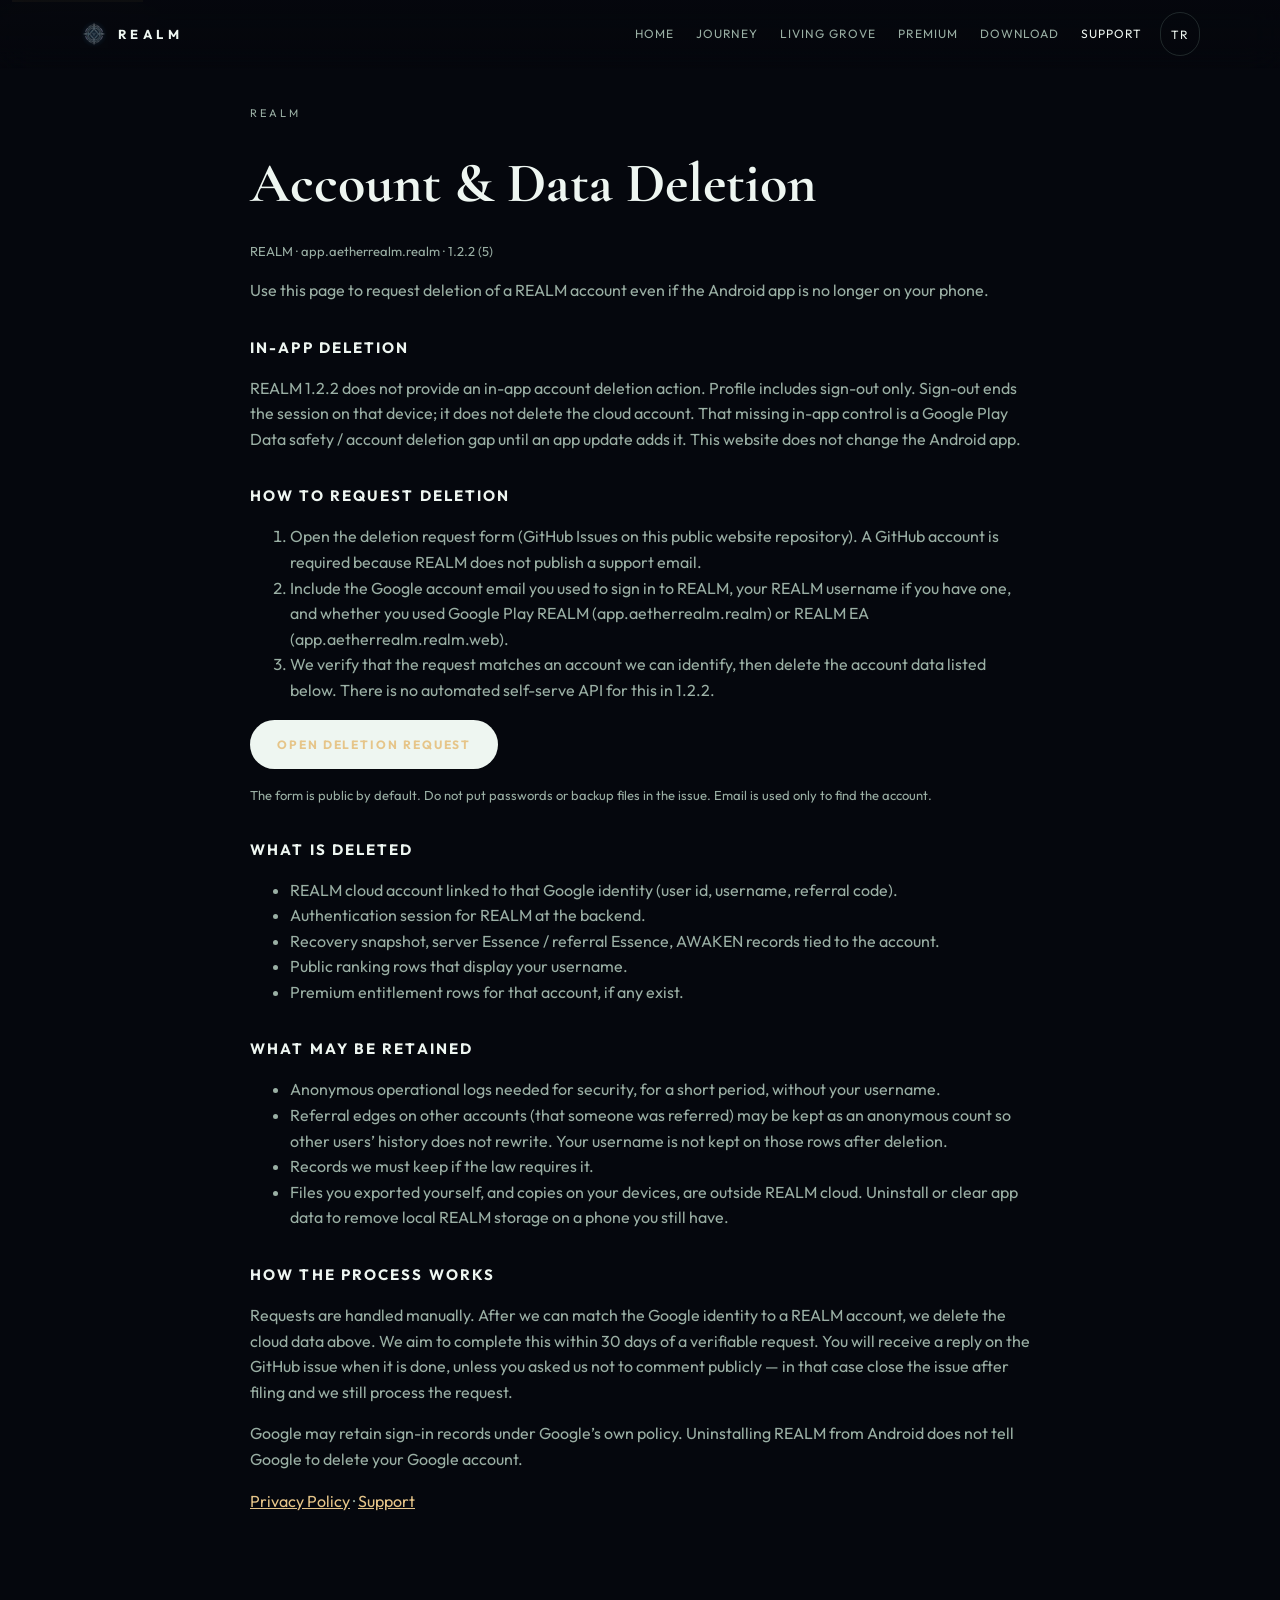
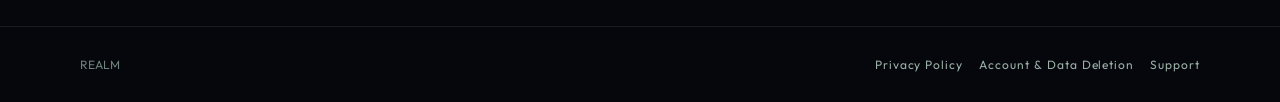
==== delete-account/index.html @ 62ae7f3e "Publish official REALM website on aetherrealmapp.github.io" ====
<!doctype html>
<html lang="en">
<head>
  <meta charset="utf-8">
  <meta name="viewport" content="width=device-width, initial-scale=1, viewport-fit=cover">
  <title>REALM Account &amp; Data Deletion</title>
  <meta name="description" content="How to delete a REALM account and what data is removed. Public page for Google Play.">
  <meta name="theme-color" content="#05070d">
  <link rel="canonical" href="https://aetherrealmapp.github.io/delete-account/">
  <meta property="og:title" content="REALM Account &amp; Data Deletion">
  <meta property="og:description" content="How to delete a REALM account and what data is removed. Public page for Google Play.">
  <meta property="og:type" content="website">
  <meta property="og:url" content="https://aetherrealmapp.github.io/delete-account/">
  <meta property="og:image" content="https://aetherrealmapp.github.io/assets/brand/og.png">
  <link rel="icon" href="../assets/brand/icon-512.png">
  <link rel="apple-touch-icon" href="../assets/brand/icon-512.png">
  <link rel="preconnect" href="https://fonts.googleapis.com">
  <link rel="preconnect" href="https://fonts.gstatic.com" crossorigin>
  <link href="https://fonts.googleapis.com/css2?family=Cormorant+Garamond:ital,wght@0,600;1,500&family=Outfit:wght@400;500;600;700&display=swap" rel="stylesheet">
  <link rel="stylesheet" href="../assets/site.css">
  
</head>
<body>

  <a class="skip" href="#content">Skip to content</a>
  <header class="site-header">
    <div class="wrap nav">
      <a class="brand" href="../">
        <img src="../assets/brand/icon-512.png" alt="" width="28" height="28">
        REALM
      </a>
      <nav class="nav-links" aria-label="Primary">
        <a href="../" data-en="Home" data-tr="Ana Sayfa">Home</a><a href="../journey/" data-en="Journey" data-tr="Yolculuk">Journey</a><a href="../living-grove/" data-en="Living Grove" data-tr="Living Grove">Living Grove</a><a href="../premium/" data-en="Premium" data-tr="Premium">Premium</a><a href="../download/" data-en="Download" data-tr="İndir">Download</a><a href="../support/" aria-current="page" data-en="Support" data-tr="Destek">Support</a>
        <button class="lang" type="button" aria-label="Switch language">TR</button>
      </nav>
      <button class="menu-btn" type="button" aria-expanded="false" data-en-aria="Open menu" data-tr-aria="Menüyü aç">Menu</button>
    </div>
    <nav class="drawer" aria-label="Mobile">
      <a href="../" data-en="Home" data-tr="Ana Sayfa">Home</a><a href="../journey/" data-en="Journey" data-tr="Yolculuk">Journey</a><a href="../living-grove/" data-en="Living Grove" data-tr="Living Grove">Living Grove</a><a href="../premium/" data-en="Premium" data-tr="Premium">Premium</a><a href="../download/" data-en="Download" data-tr="İndir">Download</a><a href="../support/" aria-current="page" data-en="Support" data-tr="Destek">Support</a>
    </nav>
  </header>

  <main id="content" class="legal">
    <p class="eyebrow">REALM</p>
    <h1 data-en="Account & Data Deletion" data-tr="Hesap ve Veri Silme">Account & Data Deletion</h1>
    <p class="meta-line">REALM · app.aetherrealm.realm · 1.2.2 (5)</p>
    <p data-en="Use this page to request deletion of a REALM account even if the Android app is no longer on your phone." data-tr="Android uygulaması telefonda olmasa bile REALM hesabının silinmesini bu sayfadan talep et.">Use this page to request deletion of a REALM account even if the Android app is no longer on your phone.</p>

    <h2 data-en="In-app deletion" data-tr="Uygulama içi silme">In-app deletion</h2>
    <p data-en="REALM 1.2.2 does not provide an in-app account deletion action. Profile includes sign-out only. Sign-out ends the session on that device; it does not delete the cloud account. That missing in-app control is a Google Play Data safety / account deletion gap until an app update adds it. This website does not change the Android app." data-tr="REALM 1.2.2 uygulama içi hesap silme eylemi sunmaz. Profil yalnızca çıkış içerir. Çıkış o cihazdaki oturumu bitirir; bulut hesabı silinmez. Bu eksik kontrol, bir uygulama güncellemesi ekleyene kadar Google Play Veri güvenliği / hesap silme boşluğudur. Bu site Android uygulamasını değiştirmez.">REALM 1.2.2 does not provide an in-app account deletion action. Profile includes sign-out only. Sign-out ends the session on that device; it does not delete the cloud account. That missing in-app control is a Google Play Data safety / account deletion gap until an app update adds it. This website does not change the Android app.</p>

    <h2 data-en="How to request deletion" data-tr="Silme talebi nasıl yapılır">How to request deletion</h2>
    <ol>
      <li data-en="Open the deletion request form (GitHub Issues on this public website repository). A GitHub account is required because REALM does not publish a support email." data-tr="Silme talep formunu aç (bu kamuya açık site deposundaki GitHub Issues). REALM destek e-postası yayımlamadığı için GitHub hesabı gerekir.">Open the deletion request form (GitHub Issues on this public website repository). A GitHub account is required because REALM does not publish a support email.</li>
      <li data-en="Include the Google account email you used to sign in to REALM, your REALM username if you have one, and whether you used Google Play REALM (app.aetherrealm.realm) or REALM EA (app.aetherrealm.realm.web)." data-tr="REALM’e girerken kullandığın Google hesap e-postasını, varsa REALM kullanıcı adını ve Google Play REALM (app.aetherrealm.realm) mi REALM EA (app.aetherrealm.realm.web) mi kullandığını yaz.">Include the Google account email you used to sign in to REALM, your REALM username if you have one, and whether you used Google Play REALM (app.aetherrealm.realm) or REALM EA (app.aetherrealm.realm.web).</li>
      <li data-en="We verify that the request matches an account we can identify, then delete the account data listed below. There is no automated self-serve API for this in 1.2.2." data-tr="Talebin tanımlayabildiğimiz bir hesapla eşleştiğini doğrular, ardından aşağıdaki hesap verisini sileriz. 1.2.2’de bunun için otomatik self-servis API yoktur.">We verify that the request matches an account we can identify, then delete the account data listed below. There is no automated self-serve API for this in 1.2.2.</li>
    </ol>
    <p><a class="cta cta-primary" href="https://github.com/AetherRealmApp/realm/issues/new?template=account-deletion.yml" data-en="Open deletion request" data-tr="Silme talebini aç">Open deletion request</a></p>
    <p class="caption-note" data-en="The form is public by default. Do not put passwords or backup files in the issue. Email is used only to find the account." data-tr="Form varsayılan olarak herkese açıktır. Issue’ya şifre veya yedek dosyası koyma. E-posta yalnızca hesabı bulmak içindir.">The form is public by default. Do not put passwords or backup files in the issue. Email is used only to find the account.</p>

    <h2 data-en="What is deleted" data-tr="Neler silinir">What is deleted</h2>
    <ul>
      <li data-en="REALM cloud account linked to that Google identity (user id, username, referral code)." data-tr="O Google kimliğine bağlı REALM bulut hesabı (kullanıcı id, kullanıcı adı, referral kodu).">REALM cloud account linked to that Google identity (user id, username, referral code).</li>
      <li data-en="Authentication session for REALM at the backend." data-tr="Backend’deki REALM kimlik doğrulama oturumu.">Authentication session for REALM at the backend.</li>
      <li data-en="Recovery snapshot, server Essence / referral Essence, AWAKEN records tied to the account." data-tr="Kurtarma snapshot’ı, sunucu Essence / referral Essence, hesaba bağlı AWAKEN kayıtları.">Recovery snapshot, server Essence / referral Essence, AWAKEN records tied to the account.</li>
      <li data-en="Public ranking rows that display your username." data-tr="Kullanıcı adını gösteren herkese açık sıralama satırları.">Public ranking rows that display your username.</li>
      <li data-en="Premium entitlement rows for that account, if any exist." data-tr="Varsa o hesaba ait premium yetki satırları.">Premium entitlement rows for that account, if any exist.</li>
    </ul>

    <h2 data-en="What may be retained" data-tr="Neler tutulabilir">What may be retained</h2>
    <ul>
      <li data-en="Anonymous operational logs needed for security, for a short period, without your username." data-tr="Güvenlik için kısa süre gereken, kullanıcı adsız operasyonel günlükler.">Anonymous operational logs needed for security, for a short period, without your username.</li>
      <li data-en="Referral edges on other accounts (that someone was referred) may be kept as an anonymous count so other users’ history does not rewrite. Your username is not kept on those rows after deletion." data-tr="Başka hesaplardaki referral bağları (birinin davet edilmiş olması) anonim sayım olarak kalabilir; diğer kullanıcıların geçmişi yeniden yazılmaz. Silme sonrası o satırlarda kullanıcı adın tutulmaz.">Referral edges on other accounts (that someone was referred) may be kept as an anonymous count so other users’ history does not rewrite. Your username is not kept on those rows after deletion.</li>
      <li data-en="Records we must keep if the law requires it." data-tr="Yasanın tutmamızı istediği kayıtlar.">Records we must keep if the law requires it.</li>
      <li data-en="Files you exported yourself, and copies on your devices, are outside REALM cloud. Uninstall or clear app data to remove local REALM storage on a phone you still have." data-tr="Kendin dışa aktardığın dosyalar ve cihazlarındaki kopyalar REALM bulutunun dışındadır. Hâlâ sende olan bir telefondaki yerel REALM depolamasını kaldırmak için uygulamayı sil veya uygulama verisini temizle.">Files you exported yourself, and copies on your devices, are outside REALM cloud. Uninstall or clear app data to remove local REALM storage on a phone you still have.</li>
    </ul>

    <h2 data-en="How the process works" data-tr="Süreç nasıl işler">How the process works</h2>
    <p data-en="Requests are handled manually. After we can match the Google identity to a REALM account, we delete the cloud data above. We aim to complete this within 30 days of a verifiable request. You will receive a reply on the GitHub issue when it is done, unless you asked us not to comment publicly — in that case close the issue after filing and we still process the request." data-tr="Talepler elle işlenir. Google kimliğini bir REALM hesabıyla eşleştirebildikten sonra yukarıdaki bulut verisini sileriz. Doğrulanabilir talepten itibaren 30 gün içinde tamamlamayı hedefleriz. Bitince GitHub issue’da yanıtlanır; herkese açık yorum istemezsen kayıt açtıktan sonra issue’yu kapat, talebi yine işleriz.">Requests are handled manually. After we can match the Google identity to a REALM account, we delete the cloud data above. We aim to complete this within 30 days of a verifiable request. You will receive a reply on the GitHub issue when it is done, unless you asked us not to comment publicly — in that case close the issue after filing and we still process the request.</p>
    <p data-en="Google may retain sign-in records under Google’s own policy. Uninstalling REALM from Android does not tell Google to delete your Google account." data-tr="Google, kendi politikası altında giriş kayıtlarını tutabilir. REALM’i Android’den kaldırmak Google hesabının silinmesini Google’a söylemez.">Google may retain sign-in records under Google’s own policy. Uninstalling REALM from Android does not tell Google to delete your Google account.</p>
    <p><a href="../privacy/" data-en="Privacy Policy" data-tr="Gizlilik Politikası">Privacy Policy</a> · <a href="../support/" data-en="Support" data-tr="Destek">Support</a></p>
  </main>

  <footer>
    <div class="wrap foot">
      <div>REALM</div>
      <nav>
        <a href="../privacy/" data-en="Privacy Policy" data-tr="Gizlilik Politikası">Privacy Policy</a>
        <a href="../delete-account/" data-en="Account & Data Deletion" data-tr="Hesap ve Veri Silme">Account & Data Deletion</a>
        <a href="../support/" data-en="Support" data-tr="Destek">Support</a>
      </nav>
    </div>
  </footer>
  <script src="../assets/site.js"></script>
</body>
</html>
---- assets/site.css ----
:root {
  --bg: #05070d;
  --bg-2: #08110e;
  --forest: #0c1a14;
  --panel: rgba(8, 14, 16, 0.78);
  --panel-solid: #101816;
  --text: #eef6f1;
  --muted: #9aafa4;
  --faint: #6d8178;
  --line: rgba(176, 214, 196, 0.16);
  --teal: #7ecb8a;
  --water: #3ec6c9;
  --gold: #d4b15a;
  --gold-soft: #e6c589;
  --danger: #c9896a;
  --shadow: 0 24px 80px rgba(0, 0, 0, 0.45);
  --radius: 22px;
  --font-display: "Cormorant Garamond", "Times New Roman", serif;
  --font-body: "Outfit", system-ui, sans-serif;
  --max: 1120px;
}

* { box-sizing: border-box; }
html { scroll-behavior: smooth; }
html, body { margin: 0; padding: 0; }
body {
  color: var(--text);
  background: var(--bg);
  font: 16px/1.6 var(--font-body);
  min-height: 100%;
  overflow-x: hidden;
}
img { max-width: 100%; display: block; }
a { color: inherit; }
button, [role="button"] { cursor: pointer; }
button { font-family: inherit; }

.skip {
  position: absolute;
  left: 12px;
  top: -40px;
  background: var(--gold);
  color: #14110a;
  padding: 8px 12px;
  z-index: 20;
}
.skip:focus { top: 12px; }

.wrap {
  width: min(var(--max), calc(100% - 36px));
  margin: 0 auto;
}

.site-header {
  position: sticky;
  top: 0;
  z-index: 30;
  backdrop-filter: blur(18px);
  background: linear-gradient(180deg, rgba(5, 7, 13, 0.92), rgba(5, 7, 13, 0.72) 70%, transparent);
  border-bottom: 1px solid transparent;
}
.nav {
  display: flex;
  align-items: center;
  justify-content: space-between;
  min-height: 68px;
  gap: 16px;
  padding-top: env(safe-area-inset-top);
}
.brand {
  display: inline-flex;
  align-items: center;
  gap: 10px;
  text-decoration: none;
  letter-spacing: 0.34em;
  font-weight: 700;
  font-size: 13px;
}
.brand img, .brand svg {
  width: 28px;
  height: 28px;
}
.nav-links {
  display: flex;
  align-items: center;
  gap: 2px;
  flex-wrap: wrap;
  justify-content: flex-end;
}
.nav-links a, .lang, .menu-btn {
  color: var(--muted);
  text-decoration: none;
  font-size: 12px;
  letter-spacing: 0.08em;
  text-transform: uppercase;
  padding: 10px 10px;
  min-height: 44px;
  display: inline-flex;
  align-items: center;
  background: none;
  border: 0;
  white-space: nowrap;
}
.nav-links a[aria-current="page"], .nav-links a:hover {
  color: var(--text);
}
.lang {
  border: 1px solid var(--line);
  border-radius: 999px;
  color: var(--text);
  margin-left: 6px;
}
.menu-btn { display: none; }

.hero {
  position: relative;
  min-height: 92vh;
  display: grid;
  align-items: end;
  overflow: hidden;
  isolation: isolate;
}
.hero-bg {
  position: absolute;
  inset: 0;
  z-index: -2;
  overflow: hidden;
  background: #05070d;
}
.hero-bg img {
  position: absolute;
  inset: 0;
  width: 100%;
  height: 100%;
  object-fit: cover;
  object-position: center 42%;
}
.hero-bg::before {
  content: "";
  position: absolute;
  inset: 0;
  background:
    linear-gradient(180deg, rgba(5,7,13,0.18) 0%, rgba(5,7,13,0.08) 32%, rgba(5,7,13,0.55) 68%, var(--bg) 100%),
    linear-gradient(90deg, rgba(5,7,13,0.35), transparent 38%, transparent 72%, rgba(5,7,13,0.25));
  pointer-events: none;
}
.hero-bg::after {
  content: "";
  position: absolute;
  inset: auto 0 0 0;
  height: 42%;
  background: linear-gradient(180deg, transparent, var(--bg));
}
.hero-copy {
  padding: 120px 0 72px;
  max-width: 760px;
}
.eyebrow {
  color: var(--gold-soft);
  font-size: 11px;
  letter-spacing: 0.28em;
  text-transform: uppercase;
  margin: 0 0 16px;
}
.hero h1 {
  font-family: var(--font-display);
  font-size: clamp(64px, 16vw, 148px);
  line-height: 0.82;
  letter-spacing: 0.08em;
  margin: 0 0 18px;
  font-weight: 600;
}
.intent {
  font-family: var(--font-display);
  font-size: clamp(20px, 3vw, 30px);
  font-style: normal;
  font-weight: 600;
  letter-spacing: 0.14em;
  text-transform: uppercase;
  color: var(--text);
  margin: 0 0 18px;
}
.lede {
  color: var(--muted);
  font-size: clamp(16px, 2vw, 19px);
  max-width: 560px;
  margin: 0 0 28px;
}
.cta-row {
  display: flex;
  flex-wrap: wrap;
  gap: 12px;
  align-items: center;
}
.cta {
  display: inline-flex;
  align-items: center;
  justify-content: center;
  min-height: 48px;
  min-width: 220px;
  padding: 14px 26px;
  border-radius: 999px;
  text-decoration: none;
  font-size: 12px;
  font-weight: 700;
  letter-spacing: 0.16em;
  text-transform: uppercase;
  border: 1px solid transparent;
}
.cta-primary {
  background: var(--text);
  color: #0b100e;
}
.cta-primary:hover { filter: brightness(1.06); }
.cta-ghost {
  border-color: var(--line);
  color: var(--text);
  background: rgba(8, 14, 16, 0.45);
}
.cta[aria-disabled="true"], .cta.blocked {
  opacity: 0.55;
  pointer-events: none;
}
.sub {
  display: block;
  margin-top: 14px;
  color: var(--faint);
  font-size: 12px;
  letter-spacing: 0.08em;
}

.section {
  padding: 88px 0;
  border-top: 1px solid rgba(176, 214, 196, 0.08);
}
.section h2 {
  font-family: var(--font-display);
  font-size: clamp(32px, 6vw, 56px);
  line-height: 1.05;
  margin: 0 0 14px;
  font-weight: 600;
}
.lead { color: var(--muted); max-width: 680px; margin: 0; }

.grid {
  display: grid;
  grid-template-columns: repeat(3, 1fr);
  gap: 14px;
  margin-top: 34px;
}
.grid-2 { grid-template-columns: repeat(2, 1fr); }
.grid-4 { grid-template-columns: repeat(4, 1fr); }

.card {
  background: linear-gradient(160deg, rgba(18, 28, 24, 0.92), rgba(8, 12, 12, 0.92));
  border: 1px solid var(--line);
  border-radius: var(--radius);
  padding: 22px;
  min-height: 168px;
  box-shadow: var(--shadow);
}
.card h3 {
  margin: 8px 0 8px;
  letter-spacing: 0.1em;
  font-size: 15px;
}
.card p { color: var(--muted); margin: 0; }
.tag {
  font-size: 10px;
  letter-spacing: 0.18em;
  color: var(--water);
  text-transform: uppercase;
}
.tag.free { color: var(--teal); }
.tag.soon { color: var(--gold); }
.motto {
  color: var(--gold-soft);
  font-size: 11px;
  letter-spacing: 0.14em;
  margin: 0 0 8px;
}

.journey {
  display: grid;
  gap: 0;
  margin-top: 36px;
}
.step {
  display: grid;
  grid-template-columns: 88px 1fr;
  gap: 18px;
  align-items: start;
  padding: 18px 0;
  border-top: 1px solid rgba(176, 214, 196, 0.1);
}
.step-index {
  font-family: var(--font-display);
  color: var(--gold);
  letter-spacing: 0.18em;
  font-size: 13px;
  padding-top: 6px;
}
.step h3 {
  margin: 0 0 6px;
  letter-spacing: 0.16em;
  font-size: 18px;
}
.step p { margin: 0; color: var(--muted); }

.still-grid {
  display: grid;
  grid-template-columns: repeat(5, 1fr);
  gap: 10px;
  margin-top: 28px;
}
.still {
  position: relative;
  overflow: hidden;
  border-radius: 16px;
  min-height: 180px;
  border: 1px solid var(--line);
  background: #0a1210;
}
.still img {
  width: 100%;
  height: 180px;
  object-fit: cover;
  object-position: center 40%;
}
.still figcaption {
  position: absolute;
  left: 10px;
  bottom: 10px;
  font-size: 11px;
  letter-spacing: 0.14em;
  color: var(--text);
  text-shadow: 0 1px 8px #000;
}
.caption-note {
  margin-top: 12px;
  color: var(--faint);
  font-size: 13px;
}

.premium-hero {
  display: grid;
  grid-template-columns: 1.1fr 0.9fr;
  gap: 28px;
  align-items: center;
}
.aether-orb {
  border-radius: 28px;
  overflow: hidden;
  border: 1px solid var(--line);
  min-height: 280px;
  background: #07090c center/cover no-repeat;
}
.aether-orb img {
  width: 100%;
  height: 100%;
  min-height: 280px;
  object-fit: cover;
}

.play-box, .notice {
  margin-top: 22px;
  padding: 18px 20px;
  border: 1px solid var(--line);
  border-radius: 18px;
  background: rgba(16, 24, 22, 0.7);
  color: var(--muted);
}
.play-box strong, .notice strong { color: var(--text); display: block; letter-spacing: 0.12em; margin-bottom: 6px; }
.warn { color: var(--gold-soft); }

.legal {
  width: min(780px, calc(100% - 36px));
  margin: 0 auto;
  padding: 36px 0 96px;
}
.legal h1 {
  font-family: var(--font-display);
  font-size: clamp(36px, 7vw, 56px);
  margin: 8px 0 12px;
}
.legal h2 {
  margin-top: 32px;
  font-size: 15px;
  letter-spacing: 0.14em;
  text-transform: uppercase;
}
.legal p, .legal li { color: var(--muted); }
.legal a { color: var(--gold-soft); }
.meta-line { color: var(--faint); font-size: 13px; }

.page-hero {
  padding: 56px 0 12px;
}
.page-hero h1 {
  font-family: var(--font-display);
  font-size: clamp(40px, 8vw, 72px);
  margin: 0 0 12px;
}

footer {
  border-top: 1px solid rgba(176, 214, 196, 0.1);
  padding: 28px 0 calc(28px + env(safe-area-inset-bottom));
  color: var(--faint);
  font-size: 12px;
}
.foot {
  display: flex;
  justify-content: space-between;
  gap: 18px;
  flex-wrap: wrap;
  align-items: center;
}
.foot nav { display: flex; flex-wrap: wrap; gap: 8px 16px; }
.foot a { color: var(--muted); text-decoration: none; letter-spacing: 0.08em; }
.foot a:hover { color: var(--text); }

.drawer {
  display: none;
}

@media (max-width: 900px) {
  .grid, .grid-2, .grid-4, .still-grid, .premium-hero {
    grid-template-columns: 1fr;
  }
  .still-grid { grid-template-columns: 1fr 1fr; }
  .still img { height: 150px; }
  .hero { min-height: 86vh; }
  .hero-copy { padding: 84px 0 56px; }
}

@media (max-width: 760px) {
  .nav-links { display: none; }
  .menu-btn { display: inline-flex; }
  .drawer {
    display: none;
    position: absolute;
    left: 0; right: 0;
    background: rgba(5, 7, 13, 0.96);
    border-bottom: 1px solid var(--line);
    padding: 8px 18px 18px;
  }
  .drawer.open { display: grid; }
  .drawer a {
    min-height: 44px;
    display: flex;
    align-items: center;
    text-decoration: none;
    letter-spacing: 0.16em;
    text-transform: uppercase;
    font-size: 13px;
    color: var(--text);
    border-top: 1px solid rgba(176, 214, 196, 0.08);
  }
  .step { grid-template-columns: 1fr; gap: 6px; }
  .cta { width: 100%; }
  .wrap { width: min(var(--max), calc(100% - 28px)); }
}

@media (prefers-reduced-motion: reduce) {
  html { scroll-behavior: auto; }
  * { transition: none !important; }
}

code { overflow-wrap: anywhere; word-break: break-all; }
.notice p, .meta-line { overflow-wrap: anywhere; }
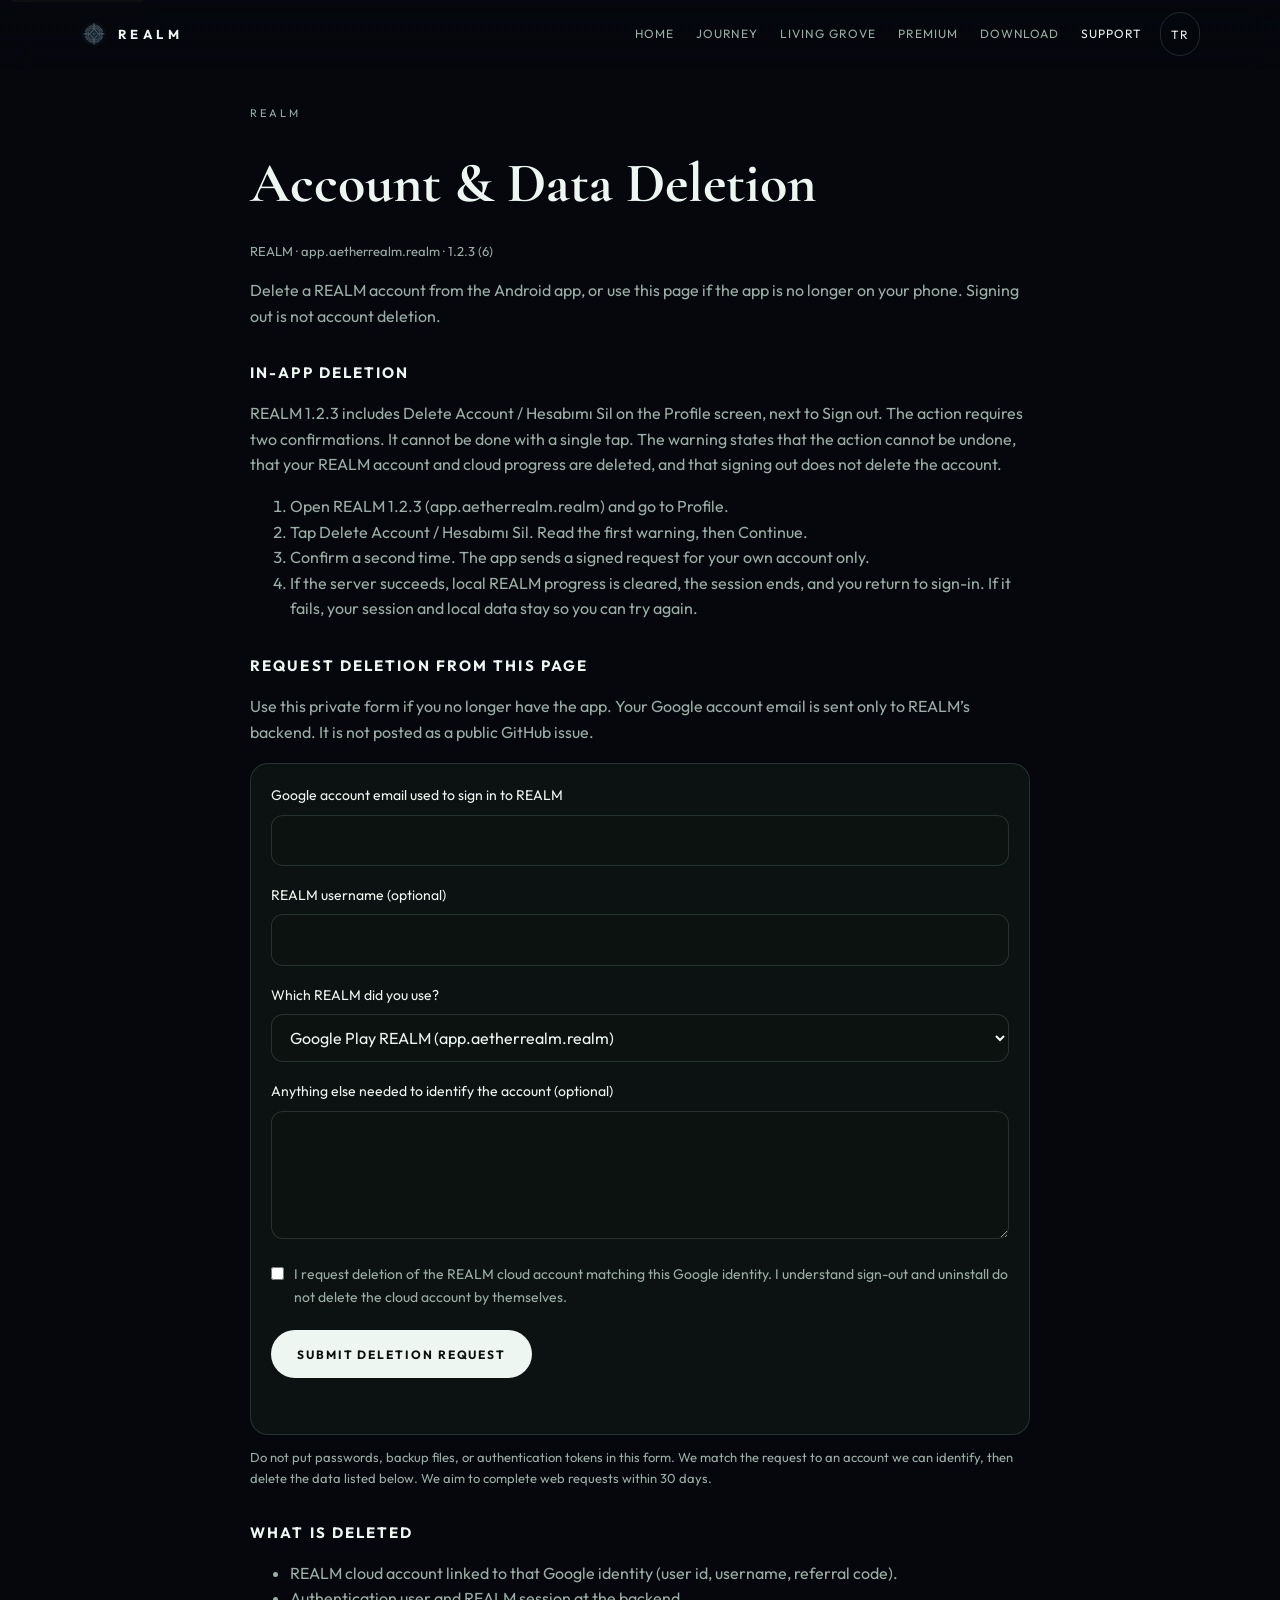
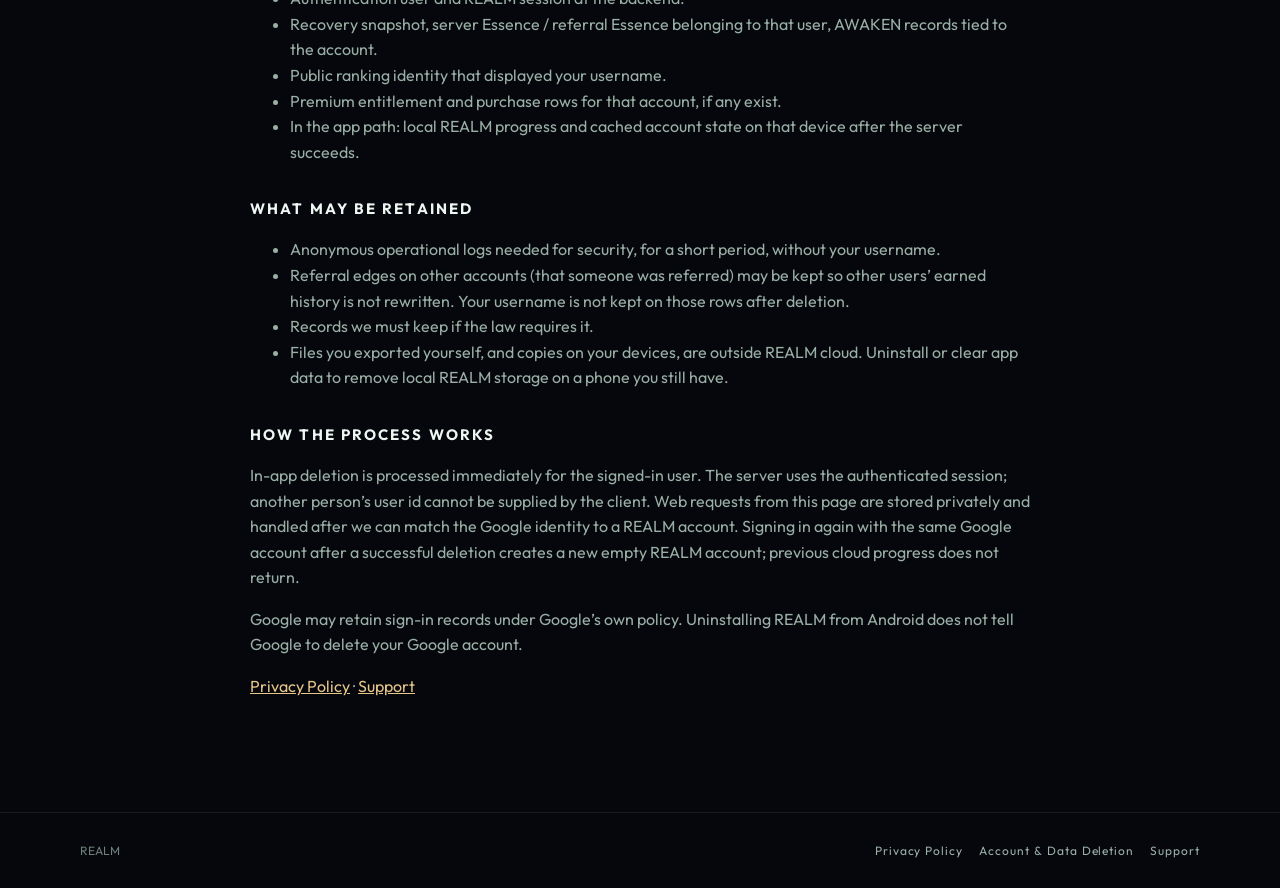
==== commit 3fb3cc64: "Document REALM 1.2.3 in-app deletion and a private web form. Profile Delete Account is the in-app pa" ====
--- a/delete-account/index.html
+++ b/delete-account/index.html
@@ -3,12 +3,12 @@
 <head>
   <meta charset="utf-8">
   <meta name="viewport" content="width=device-width, initial-scale=1, viewport-fit=cover">
-  <title>REALM Account &amp; Data Deletion</title>
-  <meta name="description" content="How to delete a REALM account and what data is removed. Public page for Google Play.">
+  <title>REALM Account & Data Deletion</title>
+  <meta name="description" content="How to delete a REALM account in the app or from this page. Public page for Google Play.">
   <meta name="theme-color" content="#05070d">
   <link rel="canonical" href="https://aetherrealmapp.github.io/delete-account/">
-  <meta property="og:title" content="REALM Account &amp; Data Deletion">
-  <meta property="og:description" content="How to delete a REALM account and what data is removed. Public page for Google Play.">
+  <meta property="og:title" content="REALM Account & Data Deletion">
+  <meta property="og:description" content="How to delete a REALM account in the app or from this page. Public page for Google Play.">
   <meta property="og:type" content="website">
   <meta property="og:url" content="https://aetherrealmapp.github.io/delete-account/">
   <meta property="og:image" content="https://aetherrealmapp.github.io/assets/brand/og.png">
@@ -18,7 +18,6 @@
   <link rel="preconnect" href="https://fonts.gstatic.com" crossorigin>
   <link href="https://fonts.googleapis.com/css2?family=Cormorant+Garamond:ital,wght@0,600;1,500&family=Outfit:wght@400;500;600;700&display=swap" rel="stylesheet">
   <link rel="stylesheet" href="../assets/site.css">
-  
 </head>
 <body>
 
@@ -43,40 +42,61 @@
   <main id="content" class="legal">
     <p class="eyebrow">REALM</p>
     <h1 data-en="Account & Data Deletion" data-tr="Hesap ve Veri Silme">Account & Data Deletion</h1>
-    <p class="meta-line">REALM · app.aetherrealm.realm · 1.2.2 (5)</p>
-    <p data-en="Use this page to request deletion of a REALM account even if the Android app is no longer on your phone." data-tr="Android uygulaması telefonda olmasa bile REALM hesabının silinmesini bu sayfadan talep et.">Use this page to request deletion of a REALM account even if the Android app is no longer on your phone.</p>
+    <p class="meta-line">REALM · app.aetherrealm.realm · 1.2.3 (6)</p>
+    <p data-en="Delete a REALM account from the Android app, or use this page if the app is no longer on your phone. Signing out is not account deletion." data-tr="REALM hesabını Android uygulamasından sil, ya da uygulama telefonda yoksa bu sayfayı kullan. Çıkış yapmak hesap silmek değildir.">Delete a REALM account from the Android app, or use this page if the app is no longer on your phone. Signing out is not account deletion.</p>
 
     <h2 data-en="In-app deletion" data-tr="Uygulama içi silme">In-app deletion</h2>
-    <p data-en="REALM 1.2.2 does not provide an in-app account deletion action. Profile includes sign-out only. Sign-out ends the session on that device; it does not delete the cloud account. That missing in-app control is a Google Play Data safety / account deletion gap until an app update adds it. This website does not change the Android app." data-tr="REALM 1.2.2 uygulama içi hesap silme eylemi sunmaz. Profil yalnızca çıkış içerir. Çıkış o cihazdaki oturumu bitirir; bulut hesabı silinmez. Bu eksik kontrol, bir uygulama güncellemesi ekleyene kadar Google Play Veri güvenliği / hesap silme boşluğudur. Bu site Android uygulamasını değiştirmez.">REALM 1.2.2 does not provide an in-app account deletion action. Profile includes sign-out only. Sign-out ends the session on that device; it does not delete the cloud account. That missing in-app control is a Google Play Data safety / account deletion gap until an app update adds it. This website does not change the Android app.</p>
+    <p data-en="REALM 1.2.3 includes Delete Account / Hesabımı Sil on the Profile screen, next to Sign out. The action requires two confirmations. It cannot be done with a single tap. The warning states that the action cannot be undone, that your REALM account and cloud progress are deleted, and that signing out does not delete the account." data-tr="REALM 1.2.3, Profil ekranında Çıkış’ın yanında Hesabımı Sil / Delete Account içerir. İşlem iki onay ister. Tek dokunuşla silinmez. Uyarı, işlemin geri alınamayacağını, REALM hesabının ve bulut ilerlemesinin silineceğini ve çıkışın hesap silmek olmadığını söyler.">REALM 1.2.3 includes Delete Account / Hesabımı Sil on the Profile screen, next to Sign out. The action requires two confirmations. It cannot be done with a single tap. The warning states that the action cannot be undone, that your REALM account and cloud progress are deleted, and that signing out does not delete the account.</p>
+    <ol>
+      <li data-en="Open REALM 1.2.3 (app.aetherrealm.realm) and go to Profile." data-tr="REALM 1.2.3 (app.aetherrealm.realm) aç ve Profil’e git.">Open REALM 1.2.3 (app.aetherrealm.realm) and go to Profile.</li>
+      <li data-en="Tap Delete Account / Hesabımı Sil. Read the first warning, then Continue." data-tr="Hesabımı Sil / Delete Account’a dokun. İlk uyarıyı oku, sonra Devam et.">Tap Delete Account / Hesabımı Sil. Read the first warning, then Continue.</li>
+      <li data-en="Confirm a second time. The app sends a signed request for your own account only." data-tr="İkinci kez onayla. Uygulama yalnızca senin hesabın için imzalı bir istek gönderir.">Confirm a second time. The app sends a signed request for your own account only.</li>
+      <li data-en="If the server succeeds, local REALM progress is cleared, the session ends, and you return to sign-in. If it fails, your session and local data stay so you can try again." data-tr="Sunucu başarılı olursa yerel REALM ilerlemesi temizlenir, oturum kapanır ve giriş ekranına dönersin. Başarısız olursa oturum ve yerel veri kalır; tekrar deneyebilirsin.">If the server succeeds, local REALM progress is cleared, the session ends, and you return to sign-in. If it fails, your session and local data stay so you can try again.</li>
+    </ol>
 
-    <h2 data-en="How to request deletion" data-tr="Silme talebi nasıl yapılır">How to request deletion</h2>
-    <ol>
-      <li data-en="Open the deletion request form (GitHub Issues on this public website repository). A GitHub account is required because REALM does not publish a support email." data-tr="Silme talep formunu aç (bu kamuya açık site deposundaki GitHub Issues). REALM destek e-postası yayımlamadığı için GitHub hesabı gerekir.">Open the deletion request form (GitHub Issues on this public website repository). A GitHub account is required because REALM does not publish a support email.</li>
-      <li data-en="Include the Google account email you used to sign in to REALM, your REALM username if you have one, and whether you used Google Play REALM (app.aetherrealm.realm) or REALM EA (app.aetherrealm.realm.web)." data-tr="REALM’e girerken kullandığın Google hesap e-postasını, varsa REALM kullanıcı adını ve Google Play REALM (app.aetherrealm.realm) mi REALM EA (app.aetherrealm.realm.web) mi kullandığını yaz.">Include the Google account email you used to sign in to REALM, your REALM username if you have one, and whether you used Google Play REALM (app.aetherrealm.realm) or REALM EA (app.aetherrealm.realm.web).</li>
-      <li data-en="We verify that the request matches an account we can identify, then delete the account data listed below. There is no automated self-serve API for this in 1.2.2." data-tr="Talebin tanımlayabildiğimiz bir hesapla eşleştiğini doğrular, ardından aşağıdaki hesap verisini sileriz. 1.2.2’de bunun için otomatik self-servis API yoktur.">We verify that the request matches an account we can identify, then delete the account data listed below. There is no automated self-serve API for this in 1.2.2.</li>
-    </ol>
-    <p><a class="cta cta-primary" href="https://github.com/AetherRealmApp/realm/issues/new?template=account-deletion.yml" data-en="Open deletion request" data-tr="Silme talebini aç">Open deletion request</a></p>
-    <p class="caption-note" data-en="The form is public by default. Do not put passwords or backup files in the issue. Email is used only to find the account." data-tr="Form varsayılan olarak herkese açıktır. Issue’ya şifre veya yedek dosyası koyma. E-posta yalnızca hesabı bulmak içindir.">The form is public by default. Do not put passwords or backup files in the issue. Email is used only to find the account.</p>
+    <h2 data-en="Request deletion from this page" data-tr="Bu sayfadan silme talebi">Request deletion from this page</h2>
+    <p data-en="Use this private form if you no longer have the app. Your Google account email is sent only to REALM’s backend. It is not posted as a public GitHub issue." data-tr="Uygulama sende yoksa bu özel formu kullan. Google hesap e-postan yalnızca REALM backend’ine gider. Kamuya açık bir GitHub issue olarak yayımlanmaz.">Use this private form if you no longer have the app. Your Google account email is sent only to REALM’s backend. It is not posted as a public GitHub issue.</p>
+    <form id="realm-delete-form" class="delete-form" novalidate>
+      <label for="delete-email" data-en="Google account email used to sign in to REALM" data-tr="REALM’e girerken kullandığın Google hesap e-postası">Google account email used to sign in to REALM</label>
+      <input id="delete-email" name="email" type="email" required maxlength="254" autocomplete="email">
+      <label for="delete-username" data-en="REALM username (optional)" data-tr="REALM kullanıcı adı (opsiyonel)">REALM username (optional)</label>
+      <input id="delete-username" name="username" type="text" maxlength="32" autocomplete="username">
+      <label for="delete-package" data-en="Which REALM did you use?" data-tr="Hangi REALM’i kullandın?">Which REALM did you use?</label>
+      <select id="delete-package" name="package_id">
+        <option value="app.aetherrealm.realm" selected>Google Play REALM (app.aetherrealm.realm)</option>
+        <option value="app.aetherrealm.realm.web">REALM EA Early Access (app.aetherrealm.realm.web)</option>
+      </select>
+      <label for="delete-notes" data-en="Anything else needed to identify the account (optional)" data-tr="Hesabı tanımlamak için başka bir not (opsiyonel)">Anything else needed to identify the account (optional)</label>
+      <textarea id="delete-notes" name="notes" maxlength="500" rows="4"></textarea>
+      <label class="check">
+        <input id="delete-confirm" type="checkbox" required>
+        <span data-en="I request deletion of the REALM cloud account matching this Google identity. I understand sign-out and uninstall do not delete the cloud account by themselves." data-tr="Bu Google kimliğine uyan REALM bulut hesabının silinmesini istiyorum. Çıkış ve kaldırmanın tek başına bulut hesabını silmediğini biliyorum.">I request deletion of the REALM cloud account matching this Google identity. I understand sign-out and uninstall do not delete the cloud account by themselves.</span>
+      </label>
+      <button class="cta cta-primary" type="submit" id="delete-submit" data-en="Submit deletion request" data-tr="Silme talebini gönder">Submit deletion request</button>
+      <p id="delete-status" class="form-status" role="status"></p>
+    </form>
+    <p class="caption-note" data-en="Do not put passwords, backup files, or authentication tokens in this form. We match the request to an account we can identify, then delete the data listed below. We aim to complete web requests within 30 days." data-tr="Bu forma şifre, yedek dosyası veya kimlik jetonu koyma. Talebi tanımlayabildiğimiz bir hesapla eşleştirir, ardından aşağıdaki veriyi sileriz. Web taleplerini 30 gün içinde tamamlamayı hedefleriz.">Do not put passwords, backup files, or authentication tokens in this form. We match the request to an account we can identify, then delete the data listed below. We aim to complete web requests within 30 days.</p>
 
     <h2 data-en="What is deleted" data-tr="Neler silinir">What is deleted</h2>
     <ul>
       <li data-en="REALM cloud account linked to that Google identity (user id, username, referral code)." data-tr="O Google kimliğine bağlı REALM bulut hesabı (kullanıcı id, kullanıcı adı, referral kodu).">REALM cloud account linked to that Google identity (user id, username, referral code).</li>
-      <li data-en="Authentication session for REALM at the backend." data-tr="Backend’deki REALM kimlik doğrulama oturumu.">Authentication session for REALM at the backend.</li>
-      <li data-en="Recovery snapshot, server Essence / referral Essence, AWAKEN records tied to the account." data-tr="Kurtarma snapshot’ı, sunucu Essence / referral Essence, hesaba bağlı AWAKEN kayıtları.">Recovery snapshot, server Essence / referral Essence, AWAKEN records tied to the account.</li>
-      <li data-en="Public ranking rows that display your username." data-tr="Kullanıcı adını gösteren herkese açık sıralama satırları.">Public ranking rows that display your username.</li>
-      <li data-en="Premium entitlement rows for that account, if any exist." data-tr="Varsa o hesaba ait premium yetki satırları.">Premium entitlement rows for that account, if any exist.</li>
+      <li data-en="Authentication user and REALM session at the backend." data-tr="Backend’deki kimlik kullanıcısı ve REALM oturumu.">Authentication user and REALM session at the backend.</li>
+      <li data-en="Recovery snapshot, server Essence / referral Essence belonging to that user, AWAKEN records tied to the account." data-tr="Kurtarma snapshot’ı, o kullanıcıya ait sunucu Essence / referral Essence, hesaba bağlı AWAKEN kayıtları.">Recovery snapshot, server Essence / referral Essence belonging to that user, AWAKEN records tied to the account.</li>
+      <li data-en="Public ranking identity that displayed your username." data-tr="Kullanıcı adını gösteren herkese açık sıralama kimliği.">Public ranking identity that displayed your username.</li>
+      <li data-en="Premium entitlement and purchase rows for that account, if any exist." data-tr="Varsa o hesaba ait premium yetki ve satın alma satırları.">Premium entitlement and purchase rows for that account, if any exist.</li>
+      <li data-en="In the app path: local REALM progress and cached account state on that device after the server succeeds." data-tr="Uygulama yolunda: sunucu başarılı olduktan sonra o cihazdaki yerel REALM ilerlemesi ve önbellek hesap durumu.">In the app path: local REALM progress and cached account state on that device after the server succeeds.</li>
     </ul>
 
     <h2 data-en="What may be retained" data-tr="Neler tutulabilir">What may be retained</h2>
     <ul>
       <li data-en="Anonymous operational logs needed for security, for a short period, without your username." data-tr="Güvenlik için kısa süre gereken, kullanıcı adsız operasyonel günlükler.">Anonymous operational logs needed for security, for a short period, without your username.</li>
-      <li data-en="Referral edges on other accounts (that someone was referred) may be kept as an anonymous count so other users’ history does not rewrite. Your username is not kept on those rows after deletion." data-tr="Başka hesaplardaki referral bağları (birinin davet edilmiş olması) anonim sayım olarak kalabilir; diğer kullanıcıların geçmişi yeniden yazılmaz. Silme sonrası o satırlarda kullanıcı adın tutulmaz.">Referral edges on other accounts (that someone was referred) may be kept as an anonymous count so other users’ history does not rewrite. Your username is not kept on those rows after deletion.</li>
+      <li data-en="Referral edges on other accounts (that someone was referred) may be kept so other users’ earned history is not rewritten. Your username is not kept on those rows after deletion." data-tr="Başka hesaplardaki referral bağları (birinin davet edilmiş olması) kalabilir; diğer kullanıcıların kazanılmış geçmişi yeniden yazılmaz. Silme sonrası o satırlarda kullanıcı adın tutulmaz.">Referral edges on other accounts (that someone was referred) may be kept so other users’ earned history is not rewritten. Your username is not kept on those rows after deletion.</li>
       <li data-en="Records we must keep if the law requires it." data-tr="Yasanın tutmamızı istediği kayıtlar.">Records we must keep if the law requires it.</li>
       <li data-en="Files you exported yourself, and copies on your devices, are outside REALM cloud. Uninstall or clear app data to remove local REALM storage on a phone you still have." data-tr="Kendin dışa aktardığın dosyalar ve cihazlarındaki kopyalar REALM bulutunun dışındadır. Hâlâ sende olan bir telefondaki yerel REALM depolamasını kaldırmak için uygulamayı sil veya uygulama verisini temizle.">Files you exported yourself, and copies on your devices, are outside REALM cloud. Uninstall or clear app data to remove local REALM storage on a phone you still have.</li>
     </ul>
 
     <h2 data-en="How the process works" data-tr="Süreç nasıl işler">How the process works</h2>
-    <p data-en="Requests are handled manually. After we can match the Google identity to a REALM account, we delete the cloud data above. We aim to complete this within 30 days of a verifiable request. You will receive a reply on the GitHub issue when it is done, unless you asked us not to comment publicly — in that case close the issue after filing and we still process the request." data-tr="Talepler elle işlenir. Google kimliğini bir REALM hesabıyla eşleştirebildikten sonra yukarıdaki bulut verisini sileriz. Doğrulanabilir talepten itibaren 30 gün içinde tamamlamayı hedefleriz. Bitince GitHub issue’da yanıtlanır; herkese açık yorum istemezsen kayıt açtıktan sonra issue’yu kapat, talebi yine işleriz.">Requests are handled manually. After we can match the Google identity to a REALM account, we delete the cloud data above. We aim to complete this within 30 days of a verifiable request. You will receive a reply on the GitHub issue when it is done, unless you asked us not to comment publicly — in that case close the issue after filing and we still process the request.</p>
+    <p data-en="In-app deletion is processed immediately for the signed-in user. The server uses the authenticated session; another person’s user id cannot be supplied by the client. Web requests from this page are stored privately and handled after we can match the Google identity to a REALM account. Signing in again with the same Google account after a successful deletion creates a new empty REALM account; previous cloud progress does not return." data-tr="Uygulama içi silme, oturum açmış kullanıcı için hemen işlenir. Sunucu kimliği doğrulanmış oturumu kullanır; istemci başka birinin kullanıcı id’sini gönderemez. Bu sayfadaki web talepleri özel olarak saklanır ve Google kimliğini bir REALM hesabıyla eşleştirebildikten sonra işlenir. Başarılı silmeden sonra aynı Google hesabıyla yeniden giriş, boş yeni bir REALM hesabı oluşturur; eski bulut ilerlemesi geri gelmez.">In-app deletion is processed immediately for the signed-in user. The server uses the authenticated session; another person’s user id cannot be supplied by the client. Web requests from this page are stored privately and handled after we can match the Google identity to a REALM account. Signing in again with the same Google account after a successful deletion creates a new empty REALM account; previous cloud progress does not return.</p>
     <p data-en="Google may retain sign-in records under Google’s own policy. Uninstalling REALM from Android does not tell Google to delete your Google account." data-tr="Google, kendi politikası altında giriş kayıtlarını tutabilir. REALM’i Android’den kaldırmak Google hesabının silinmesini Google’a söylemez.">Google may retain sign-in records under Google’s own policy. Uninstalling REALM from Android does not tell Google to delete your Google account.</p>
     <p><a href="../privacy/" data-en="Privacy Policy" data-tr="Gizlilik Politikası">Privacy Policy</a> · <a href="../support/" data-en="Support" data-tr="Destek">Support</a></p>
   </main>
@@ -92,6 +112,6 @@
     </div>
   </footer>
   <script src="../assets/site.js"></script>
+  <script src="../assets/delete-form.js"></script>
 </body>
 </html>
-
--- a/assets/site.css
+++ b/assets/site.css
@@ -468,3 +468,40 @@
 
 code { overflow-wrap: anywhere; word-break: break-all; }
 .notice p, .meta-line { overflow-wrap: anywhere; }
+
+.form-status { margin-top: 14px; color: var(--gold-soft); font-size: 14px; }
+
+.delete-form {
+  margin-top: 18px;
+  padding: 20px;
+  border: 1px solid var(--line);
+  border-radius: 18px;
+  background: rgba(16, 24, 22, 0.7);
+  display: grid;
+  gap: 8px;
+}
+.delete-form label { color: var(--text); font-size: 14px; }
+.delete-form input,
+.delete-form select,
+.delete-form textarea {
+  width: 100%;
+  margin-bottom: 10px;
+  padding: 12px 14px;
+  border-radius: 12px;
+  border: 1px solid var(--line);
+  background: #0b1210;
+  color: var(--text);
+  font: inherit;
+}
+.delete-form .check {
+  display: flex;
+  gap: 10px;
+  align-items: flex-start;
+  margin: 6px 0 14px;
+  color: var(--muted);
+  font-size: 14px;
+}
+.delete-form .check input { width: auto; margin: 4px 0 0; }
+.delete-form button { justify-self: start; border: 0; }
+.delete-form button:disabled { opacity: 0.55; }
+
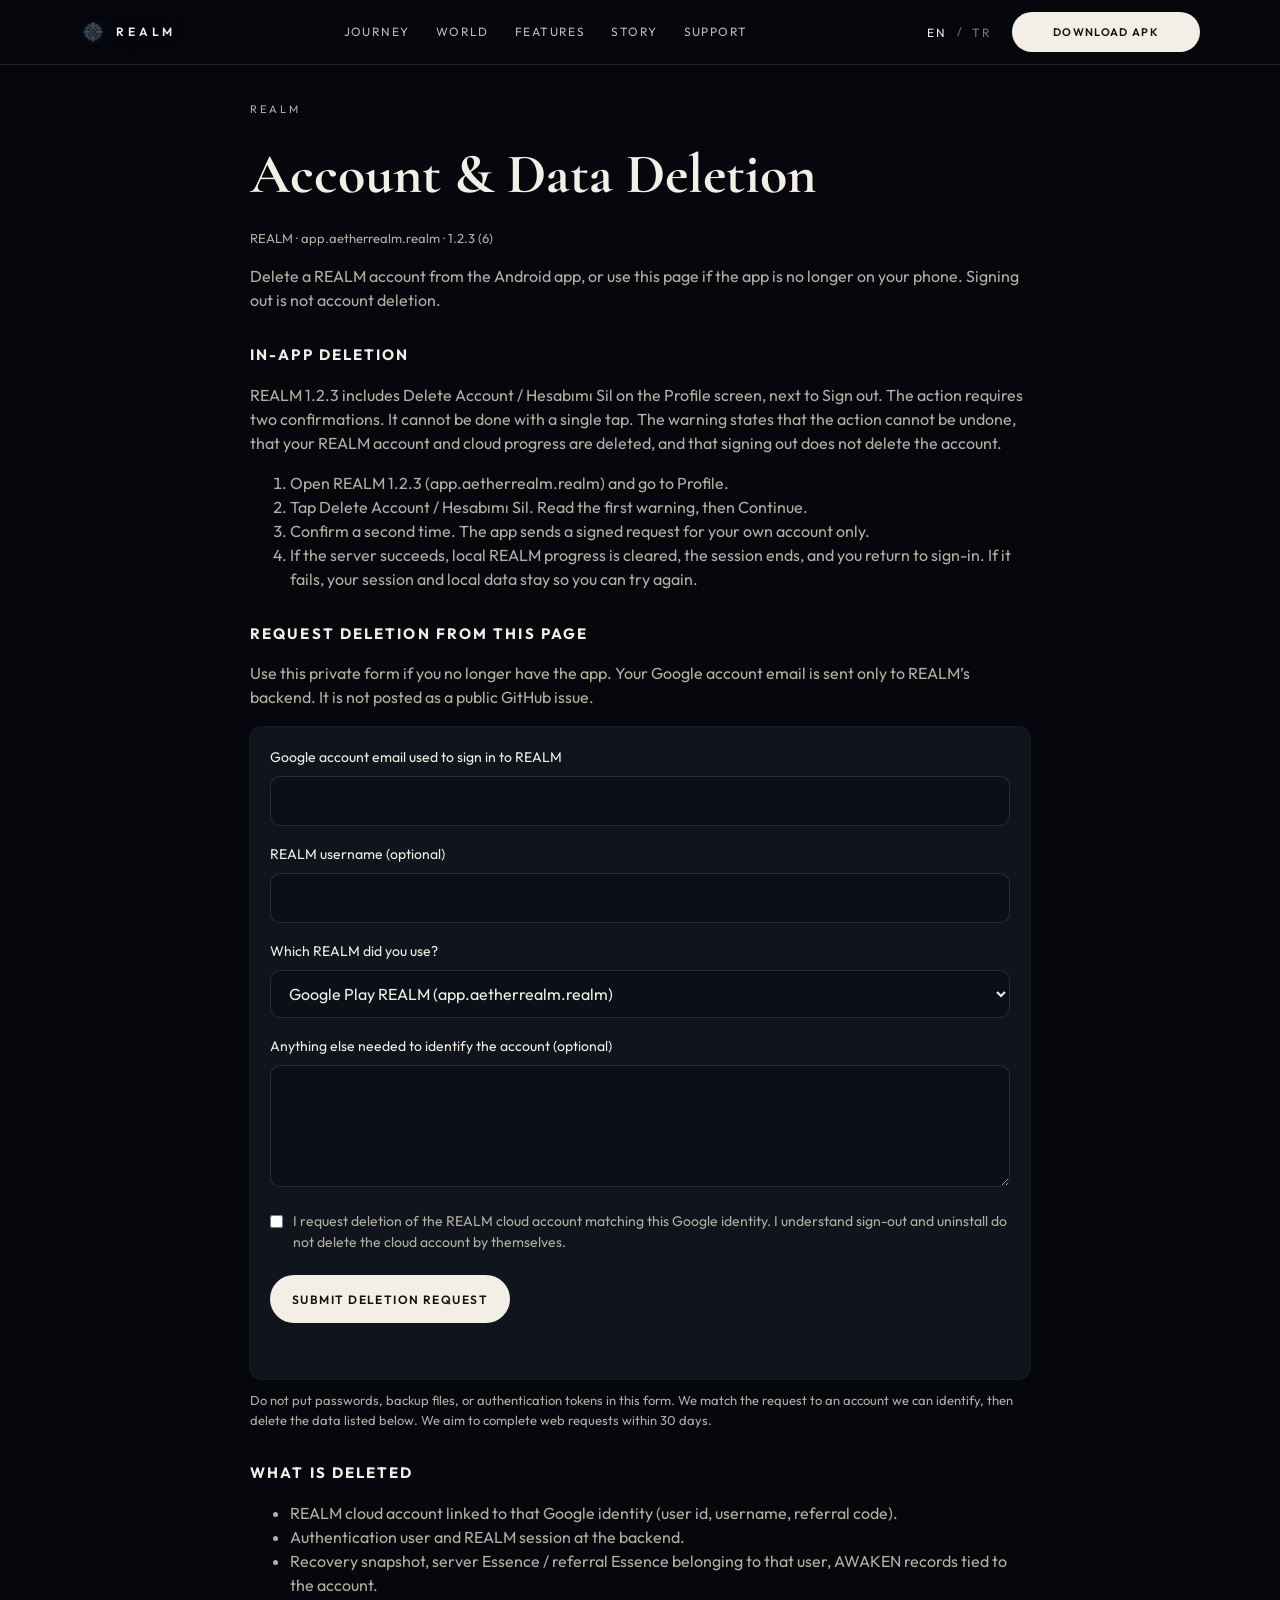
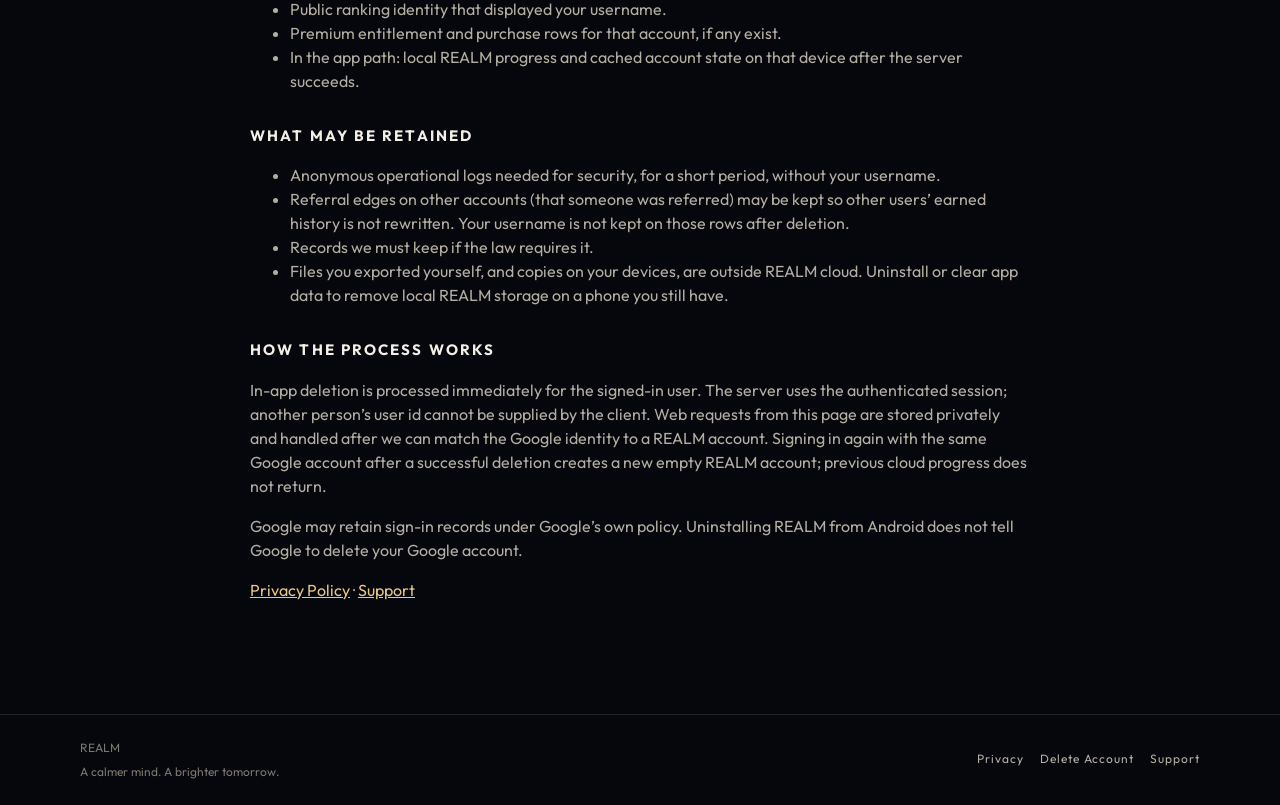
==== commit dee0da47: "feat: rebuild cinematic REALM landing page Rebuild the homepage as a bilingual, mobile-first entranc" ====
--- a/delete-account/index.html
+++ b/delete-account/index.html
@@ -11,7 +11,7 @@
   <meta property="og:description" content="How to delete a REALM account in the app or from this page. Public page for Google Play.">
   <meta property="og:type" content="website">
   <meta property="og:url" content="https://aetherrealmapp.github.io/delete-account/">
-  <meta property="og:image" content="https://aetherrealmapp.github.io/assets/brand/og.png">
+  <meta property="og:image" content="https://aetherrealmapp.github.io/assets/brand/og.jpg">
   <link rel="icon" href="../assets/brand/icon-512.png">
   <link rel="apple-touch-icon" href="../assets/brand/icon-512.png">
   <link rel="preconnect" href="https://fonts.googleapis.com">
@@ -29,13 +29,31 @@
         REALM
       </a>
       <nav class="nav-links" aria-label="Primary">
-        <a href="../" data-en="Home" data-tr="Ana Sayfa">Home</a><a href="../journey/" data-en="Journey" data-tr="Yolculuk">Journey</a><a href="../living-grove/" data-en="Living Grove" data-tr="Living Grove">Living Grove</a><a href="../premium/" data-en="Premium" data-tr="Premium">Premium</a><a href="../download/" data-en="Download" data-tr="İndir">Download</a><a href="../support/" aria-current="page" data-en="Support" data-tr="Destek">Support</a>
-        <button class="lang" type="button" aria-label="Switch language">TR</button>
+        <a href="../#journey" data-en="Journey" data-tr="Yolculuk">Journey</a>
+        <a href="../#grove" data-en="World" data-tr="Dünya">World</a>
+        <a href="../#experience" data-en="Features" data-tr="Özellikler">Features</a>
+        <a href="../#aether" data-en="Story" data-tr="Hikaye">Story</a>
+        <a href="../support/" data-en="Support" data-tr="Destek">Support</a>
       </nav>
-      <button class="menu-btn" type="button" aria-expanded="false" data-en-aria="Open menu" data-tr-aria="Menüyü aç">Menu</button>
+      <div class="nav-end">
+        <div class="lang-switch" role="group" aria-label="Language">
+          <button type="button" class="lang-btn" data-set-lang="en" aria-pressed="true">EN</button>
+          <span class="lang-sep" aria-hidden="true">/</span>
+          <button type="button" class="lang-btn" data-set-lang="tr" aria-pressed="false">TR</button>
+        </div>
+        <a class="cta cta-nav" data-apk href="https://github.com/AetherRealmApp/realm/releases/download/play-1.2.3-6/REALM-Play-app.aetherrealm.realm-1.2.3%2B6.apk" download="REALM-Play-app.aetherrealm.realm-1.2.3+6.apk">
+          <span data-en="Download APK" data-tr="APK İndir">Download APK</span>
+        </a>
+        <button class="menu-btn" type="button" aria-expanded="false" aria-controls="site-drawer" data-en-aria="Open menu" data-tr-aria="Menüyü aç">Menu</button>
+      </div>
     </div>
-    <nav class="drawer" aria-label="Mobile">
-      <a href="../" data-en="Home" data-tr="Ana Sayfa">Home</a><a href="../journey/" data-en="Journey" data-tr="Yolculuk">Journey</a><a href="../living-grove/" data-en="Living Grove" data-tr="Living Grove">Living Grove</a><a href="../premium/" data-en="Premium" data-tr="Premium">Premium</a><a href="../download/" data-en="Download" data-tr="İndir">Download</a><a href="../support/" aria-current="page" data-en="Support" data-tr="Destek">Support</a>
+    <nav class="drawer" id="site-drawer" aria-label="Mobile">
+      <a href="../#journey" data-en="Journey" data-tr="Yolculuk">Journey</a>
+      <a href="../#grove" data-en="World" data-tr="Dünya">World</a>
+      <a href="../#experience" data-en="Features" data-tr="Özellikler">Features</a>
+      <a href="../#aether" data-en="Story" data-tr="Hikaye">Story</a>
+      <a href="../support/" data-en="Support" data-tr="Destek">Support</a>
+      <a data-apk href="https://github.com/AetherRealmApp/realm/releases/download/play-1.2.3-6/REALM-Play-app.aetherrealm.realm-1.2.3%2B6.apk" download="REALM-Play-app.aetherrealm.realm-1.2.3+6.apk" data-en="Download APK" data-tr="APK İndir">Download APK</a>
     </nav>
   </header>
 
@@ -103,10 +121,13 @@
 
   <footer>
     <div class="wrap foot">
-      <div>REALM</div>
+      <div class="foot-brand">
+        <div>REALM</div>
+        <p data-en="A calmer mind. A brighter tomorrow." data-tr="Daha sakin bir zihin. Daha aydınlık bir yarın.">A calmer mind. A brighter tomorrow.</p>
+      </div>
       <nav>
-        <a href="../privacy/" data-en="Privacy Policy" data-tr="Gizlilik Politikası">Privacy Policy</a>
-        <a href="../delete-account/" data-en="Account & Data Deletion" data-tr="Hesap ve Veri Silme">Account & Data Deletion</a>
+        <a href="../privacy/" data-en="Privacy" data-tr="Gizlilik">Privacy</a>
+        <a href="../delete-account/" data-en="Delete Account" data-tr="Hesabı Sil">Delete Account</a>
         <a href="../support/" data-en="Support" data-tr="Destek">Support</a>
       </nav>
     </div>
--- a/assets/site.css
+++ b/assets/site.css
@@ -1,53 +1,70 @@
 :root {
   --bg: #05070d;
-  --bg-2: #08110e;
-  --forest: #0c1a14;
-  --panel: rgba(8, 14, 16, 0.78);
-  --panel-solid: #101816;
-  --text: #eef6f1;
-  --muted: #9aafa4;
-  --faint: #6d8178;
-  --line: rgba(176, 214, 196, 0.16);
+  --bg-2: #080a10;
+  --panel: #10141c;
+  --text: #f3efe6;
+  --muted: #b4aea2;
+  --faint: #7d786e;
+  --line: rgba(243, 239, 230, 0.12);
+  --cyan: #7ad4cc;
+  --water: #3ec6c9;
   --teal: #7ecb8a;
-  --water: #3ec6c9;
   --gold: #d4b15a;
   --gold-soft: #e6c589;
+  --cream: #f3efe6;
+  --ink: #16130e;
+  --purple: #b7a8e8;
   --danger: #c9896a;
-  --shadow: 0 24px 80px rgba(0, 0, 0, 0.45);
-  --radius: 22px;
+  --radius: 10px;
   --font-display: "Cormorant Garamond", "Times New Roman", serif;
   --font-body: "Outfit", system-ui, sans-serif;
   --max: 1120px;
+  --shadow-border: 0 0 0 1px rgba(255, 255, 255, 0.08);
 }
 
 * { box-sizing: border-box; }
-html { scroll-behavior: smooth; }
-html, body { margin: 0; padding: 0; }
+html {
+  scroll-behavior: smooth;
+  -webkit-font-smoothing: antialiased;
+  -moz-osx-font-smoothing: grayscale;
+}
+html, body {
+  margin: 0;
+  padding: 0;
+  overflow-x: hidden;
+  max-width: 100%;
+}
 body {
   color: var(--text);
   background: var(--bg);
-  font: 16px/1.6 var(--font-body);
+  font: 16px/1.5 var(--font-body);
   min-height: 100%;
-  overflow-x: hidden;
-}
-img { max-width: 100%; display: block; }
+}
+img { max-width: 100%; height: auto; display: block; }
 a { color: inherit; }
 button, [role="button"] { cursor: pointer; }
 button { font-family: inherit; }
+h1, h2, h3 { text-wrap: balance; }
+p { text-wrap: pretty; }
+
+:focus-visible {
+  outline: 2px solid var(--gold-soft);
+  outline-offset: 3px;
+}
 
 .skip {
   position: absolute;
   left: 12px;
   top: -40px;
-  background: var(--gold);
-  color: #14110a;
+  background: var(--text);
+  color: var(--ink);
   padding: 8px 12px;
-  z-index: 20;
+  z-index: 40;
 }
 .skip:focus { top: 12px; }
 
 .wrap {
-  width: min(var(--max), calc(100% - 36px));
+  width: min(var(--max), calc(100% - 32px));
   margin: 0 auto;
 }
 
@@ -55,16 +72,41 @@
   position: sticky;
   top: 0;
   z-index: 30;
-  backdrop-filter: blur(18px);
-  background: linear-gradient(180deg, rgba(5, 7, 13, 0.92), rgba(5, 7, 13, 0.72) 70%, transparent);
-  border-bottom: 1px solid transparent;
+  background: rgba(5, 7, 13, 0.92);
+  backdrop-filter: blur(16px);
+  border-bottom: 1px solid var(--line);
+  transition-property: background-color, border-color;
+  transition-duration: 220ms;
+  transition-timing-function: ease-out;
+}
+.home .site-header {
+  position: fixed;
+  left: 0;
+  right: 0;
+  background: linear-gradient(180deg, rgba(5, 7, 13, 0.55) 0%, rgba(5, 7, 13, 0) 100%);
+  border-bottom-color: transparent;
+  backdrop-filter: none;
+}
+.home .site-header.is-scrolled,
+.home .site-header:has(.drawer.open) {
+  background-color: rgba(5, 7, 13, 0.92);
+  background-image: none;
+  backdrop-filter: blur(16px);
+  border-bottom-color: var(--line);
+}
+body.nav-open::before {
+  content: "";
+  position: fixed;
+  inset: 0;
+  background: rgba(5, 7, 13, 0.55);
+  z-index: 20;
 }
 .nav {
   display: flex;
   align-items: center;
   justify-content: space-between;
-  min-height: 68px;
-  gap: 16px;
+  min-height: 64px;
+  gap: 12px;
   padding-top: env(safe-area-inset-top);
 }
 .brand {
@@ -72,51 +114,94 @@
   align-items: center;
   gap: 10px;
   text-decoration: none;
-  letter-spacing: 0.34em;
-  font-weight: 700;
-  font-size: 13px;
+  letter-spacing: 0.32em;
+  font-weight: 600;
+  font-size: 12px;
+  min-height: 44px;
+  text-shadow: 0 1px 12px rgba(0, 0, 0, 0.55);
 }
 .brand img, .brand svg {
-  width: 28px;
-  height: 28px;
+  width: 26px;
+  height: 26px;
+  flex-shrink: 0;
+  border-radius: 50%;
 }
 .nav-links {
+  display: none;
+  align-items: center;
+  gap: 2px;
+}
+.nav-end {
   display: flex;
   align-items: center;
-  gap: 2px;
-  flex-wrap: wrap;
-  justify-content: flex-end;
-}
-.nav-links a, .lang, .menu-btn {
-  color: var(--muted);
+  gap: 8px;
+}
+.nav-links a {
+  color: rgba(243, 239, 230, 0.78);
   text-decoration: none;
   font-size: 12px;
-  letter-spacing: 0.08em;
+  letter-spacing: 0.12em;
   text-transform: uppercase;
-  padding: 10px 10px;
+  padding: 10px 12px;
   min-height: 44px;
   display: inline-flex;
   align-items: center;
+  white-space: nowrap;
+}
+.nav-links a[aria-current="page"],
+.nav-links a:hover { color: var(--text); }
+
+.lang-switch {
+  display: inline-flex;
+  align-items: center;
+  gap: 2px;
+  min-height: 44px;
+  padding: 0 4px;
+}
+.lang-btn {
   background: none;
   border: 0;
-  white-space: nowrap;
-}
-.nav-links a[aria-current="page"], .nav-links a:hover {
+  color: var(--faint);
+  font-size: 12px;
+  letter-spacing: 0.14em;
+  min-height: 44px;
+  min-width: 36px;
+  padding: 8px 4px;
+}
+.lang-btn[aria-pressed="true"] { color: var(--text); }
+.lang-sep { color: var(--faint); font-size: 12px; }
+
+.menu-btn {
+  display: inline-flex;
+  width: 44px;
+  height: 44px;
+  justify-content: center;
+  align-items: center;
+  flex-direction: column;
+  gap: 5px;
+  font-size: 0;
+  background: none;
+  border: 0;
   color: var(--text);
 }
-.lang {
-  border: 1px solid var(--line);
-  border-radius: 999px;
-  color: var(--text);
-  margin-left: 6px;
-}
-.menu-btn { display: none; }
+.menu-btn::before,
+.menu-btn::after {
+  content: "";
+  display: block;
+  width: 16px;
+  height: 1.5px;
+  background: currentColor;
+}
+
+.cta-nav {
+  display: none;
+}
 
 .hero {
   position: relative;
-  min-height: 92vh;
-  display: grid;
-  align-items: end;
+  min-height: 100svh;
+  display: flex;
+  align-items: flex-end;
   overflow: hidden;
   isolation: isolate;
 }
@@ -124,7 +209,6 @@
   position: absolute;
   inset: 0;
   z-index: -2;
-  overflow: hidden;
   background: #05070d;
 }
 .hero-bg img {
@@ -133,137 +217,427 @@
   width: 100%;
   height: 100%;
   object-fit: cover;
-  object-position: center 42%;
-}
-.hero-bg::before {
+  object-position: 50% 38%;
+}
+.hero-bg::after {
   content: "";
   position: absolute;
   inset: 0;
   background:
-    linear-gradient(180deg, rgba(5,7,13,0.18) 0%, rgba(5,7,13,0.08) 32%, rgba(5,7,13,0.55) 68%, var(--bg) 100%),
-    linear-gradient(90deg, rgba(5,7,13,0.35), transparent 38%, transparent 72%, rgba(5,7,13,0.25));
+    linear-gradient(180deg,
+      rgba(5, 7, 13, 0.42) 0%,
+      rgba(5, 7, 13, 0.08) 28%,
+      rgba(5, 7, 13, 0.12) 52%,
+      rgba(5, 7, 13, 0.72) 78%,
+      rgba(5, 7, 13, 0.96) 100%);
   pointer-events: none;
 }
-.hero-bg::after {
-  content: "";
-  position: absolute;
-  inset: auto 0 0 0;
-  height: 42%;
-  background: linear-gradient(180deg, transparent, var(--bg));
-}
 .hero-copy {
-  padding: 120px 0 72px;
-  max-width: 760px;
+  position: relative;
+  padding: 0 0 calc(28px + env(safe-area-inset-bottom));
+  max-width: 680px;
+  text-shadow: 0 2px 28px rgba(0, 0, 0, 0.55);
 }
 .eyebrow {
   color: var(--gold-soft);
   font-size: 11px;
   letter-spacing: 0.28em;
   text-transform: uppercase;
+  margin: 0 0 14px;
+}
+.hero h1 {
+  font-family: var(--font-display);
+  font-size: clamp(40px, 11vw, 84px);
+  line-height: 0.92;
+  letter-spacing: 0.02em;
   margin: 0 0 16px;
-}
-.hero h1 {
-  font-family: var(--font-display);
-  font-size: clamp(64px, 16vw, 148px);
-  line-height: 0.82;
-  letter-spacing: 0.08em;
-  margin: 0 0 18px;
   font-weight: 600;
-}
-.intent {
-  font-family: var(--font-display);
-  font-size: clamp(20px, 3vw, 30px);
-  font-style: normal;
+  max-width: min(100%, 10.5em);
+}
+.enter-copy h2 {
+  font-family: var(--font-display);
+  font-size: clamp(40px, 11vw, 84px);
+  line-height: 0.92;
+  letter-spacing: 0.02em;
+  margin: 0 0 16px;
   font-weight: 600;
-  letter-spacing: 0.14em;
-  text-transform: uppercase;
-  color: var(--text);
-  margin: 0 0 18px;
 }
 .lede {
-  color: var(--muted);
-  font-size: clamp(16px, 2vw, 19px);
-  max-width: 560px;
-  margin: 0 0 28px;
-}
+  color: rgba(243, 239, 230, 0.86);
+  font-size: 16px;
+  max-width: 34em;
+  margin: 0 0 22px;
+  line-height: 1.55;
+}
+
 .cta-row {
   display: flex;
   flex-wrap: wrap;
-  gap: 12px;
+  gap: 10px;
   align-items: center;
 }
 .cta {
   display: inline-flex;
   align-items: center;
   justify-content: center;
+  gap: 8px;
   min-height: 48px;
-  min-width: 220px;
-  padding: 14px 26px;
+  min-width: 0;
+  padding: 14px 22px;
   border-radius: 999px;
   text-decoration: none;
   font-size: 12px;
-  font-weight: 700;
-  letter-spacing: 0.16em;
+  font-weight: 600;
+  letter-spacing: 0.12em;
   text-transform: uppercase;
   border: 1px solid transparent;
-}
+  text-shadow: none;
+  transition-property: transform, filter, background-color, border-color, color;
+  transition-duration: 150ms;
+  transition-timing-function: ease-out;
+}
+.cta:active { transform: scale(0.96); }
 .cta-primary {
-  background: var(--text);
-  color: #0b100e;
-}
-.cta-primary:hover { filter: brightness(1.06); }
+  background: var(--cream);
+  color: var(--ink);
+}
+.cta-primary:hover { filter: brightness(1.05); }
 .cta-ghost {
-  border-color: var(--line);
+  border-color: rgba(243, 239, 230, 0.32);
   color: var(--text);
-  background: rgba(8, 14, 16, 0.45);
-}
+  background: rgba(5, 7, 13, 0.28);
+  backdrop-filter: blur(8px);
+}
+.cta-ghost:hover { border-color: rgba(230, 197, 137, 0.7); }
+.cta-icon { flex-shrink: 0; }
 .cta[aria-disabled="true"], .cta.blocked {
   opacity: 0.55;
   pointer-events: none;
 }
-.sub {
+
+.section {
+  padding: 72px 0;
+}
+.section h2,
+.grove-head h2,
+.aether-copy h2,
+.experience-copy h2,
+.chapter-copy h2,
+.grove-section h2,
+.close-cta h2,
+.page-hero h1 {
+  font-family: var(--font-display);
+  font-size: clamp(32px, 7vw, 56px);
+  line-height: 1.08;
+  margin: 0 0 12px;
+  font-weight: 600;
+}
+.lead { color: var(--muted); max-width: 36em; margin: 0; }
+
+.loop-section { padding-top: 80px; }
+.loop {
+  list-style: none;
+  margin: 36px 0 0;
+  padding: 0;
+  display: grid;
+  gap: 0;
+  border-top: 1px solid var(--line);
+}
+.loop li {
+  padding: 22px 0;
+  border-bottom: 1px solid var(--line);
+}
+.loop-key {
   display: block;
-  margin-top: 14px;
+  font-family: var(--font-display);
+  font-size: clamp(26px, 6vw, 34px);
+  letter-spacing: 0.08em;
+  font-weight: 600;
+  margin-bottom: 6px;
+}
+.loop p {
+  margin: 0;
+  color: var(--muted);
+  font-size: 15px;
+  max-width: 28em;
+}
+
+.grove-section { padding: 24px 0 80px; }
+.grove-head { margin-bottom: 28px; }
+.grove-stage { width: min(1120px, calc(100% - 32px)); margin: 0 auto; }
+.stage-frame {
+  margin: 0;
+  overflow: hidden;
+  background: #05060a;
+  aspect-ratio: 720 / 899;
+  border-radius: 4px;
+}
+.stage-frame img {
+  width: 100%;
+  height: 100%;
+  object-fit: cover;
+  object-position: center 42%;
+  transition-property: opacity;
+  transition-duration: 280ms;
+}
+.day-rail {
+  display: flex;
+  gap: 8px;
+  overflow-x: auto;
+  -webkit-overflow-scrolling: touch;
+  padding: 16px 0 4px;
+  scrollbar-width: none;
+}
+.day-rail::-webkit-scrollbar { display: none; }
+.day-rail button {
+  flex: 1 0 auto;
+  min-height: 44px;
+  min-width: 72px;
+  padding: 10px 14px;
+  border: 1px solid var(--line);
+  background: transparent;
+  color: var(--muted);
+  letter-spacing: 0.12em;
+  text-transform: uppercase;
+  font-size: 11px;
+  border-radius: 999px;
+}
+.day-rail button[aria-selected="true"] {
+  color: var(--ink);
+  background: var(--cream);
+  border-color: var(--cream);
+}
+
+.aether-section {
+  padding: 80px 0;
+  background:
+    radial-gradient(ellipse at 70% 40%, rgba(212, 177, 90, 0.08), transparent 50%),
+    var(--bg);
+}
+.aether-grid {
+  display: grid;
+  gap: 36px;
+}
+.aether-pair {
+  display: grid;
+  grid-template-columns: 1fr 1fr;
+  gap: 16px;
+}
+.aether-pair figure { margin: 0; text-align: center; }
+.aether-well {
+  display: grid;
+  place-items: end center;
+  min-height: 420px;
+  background:
+    radial-gradient(ellipse at 50% 78%, rgba(230, 197, 137, 0.22), transparent 58%);
+}
+.aether-well-glow {
+  background:
+    radial-gradient(ellipse at 50% 78%, rgba(230, 197, 137, 0.32), transparent 62%);
+}
+.aether-well img {
+  height: min(440px, 56vh);
+  width: auto;
+  max-width: 100%;
+  object-fit: contain;
+  object-position: bottom center;
+  filter: drop-shadow(0 0 28px rgba(212, 177, 90, 0.35));
+}
+.aether-pair figcaption {
+  margin-top: 10px;
+  font-size: 11px;
+  letter-spacing: 0.2em;
+  text-transform: uppercase;
+  color: var(--faint);
+}
+
+.experience-section { padding: 80px 0; }
+.experience-grid {
+  display: grid;
+  gap: 40px;
+  align-items: center;
+}
+.device {
+  margin: 0 auto;
+  width: min(280px, 72vw);
+  background: #0b0d12;
+  border-radius: 36px;
+  padding: 10px;
+  box-shadow:
+    0 0 0 1px rgba(255, 255, 255, 0.1),
+    0 28px 64px rgba(0, 0, 0, 0.45);
+}
+.device img {
+  width: 100%;
+  aspect-ratio: 9 / 19.5;
+  object-fit: cover;
+  object-position: center 28%;
+  border-radius: 26px;
+}
+
+.enter-section {
+  position: relative;
+  min-height: 72svh;
+  display: flex;
+  align-items: flex-end;
+  isolation: isolate;
+  overflow: hidden;
+}
+.enter-bg {
+  position: absolute;
+  inset: 0;
+  z-index: -2;
+  background: #05070d;
+}
+.enter-bg img {
+  width: 100%;
+  height: 100%;
+  object-fit: cover;
+  object-position: center 55%;
+}
+.enter-bg::after {
+  content: "";
+  position: absolute;
+  inset: 0;
+  background:
+    linear-gradient(180deg,
+      rgba(5, 7, 13, 0.2) 0%,
+      rgba(5, 7, 13, 0.35) 40%,
+      rgba(5, 7, 13, 0.88) 100%);
+}
+.enter-copy {
+  position: relative;
+  padding: 0 0 calc(48px + env(safe-area-inset-bottom));
+}
+.enter-copy .lead {
+  color: rgba(243, 239, 230, 0.88);
+  font-family: var(--font-display);
+  font-style: italic;
+  font-size: clamp(20px, 4vw, 28px);
+  margin: 0 0 22px;
+}
+
+footer {
+  border-top: 1px solid var(--line);
+  padding: 22px 0 calc(24px + env(safe-area-inset-bottom));
   color: var(--faint);
   font-size: 12px;
+}
+.foot {
+  display: flex;
+  justify-content: space-between;
+  gap: 18px;
+  flex-wrap: wrap;
+  align-items: flex-end;
+}
+.foot-brand p {
+  margin: 6px 0 0;
+  color: var(--faint);
+  font-size: 12px;
+}
+.foot nav { display: flex; flex-wrap: wrap; gap: 8px 16px; }
+.foot a {
+  color: var(--muted);
+  text-decoration: none;
   letter-spacing: 0.08em;
-}
-
-.section {
-  padding: 88px 0;
-  border-top: 1px solid rgba(176, 214, 196, 0.08);
-}
-.section h2 {
-  font-family: var(--font-display);
-  font-size: clamp(32px, 6vw, 56px);
-  line-height: 1.05;
-  margin: 0 0 14px;
+  min-height: 44px;
+  display: inline-flex;
+  align-items: center;
+}
+.foot a:hover { color: var(--text); }
+
+.drawer {
+  display: none;
+  position: absolute;
+  left: 0;
+  right: 0;
+  z-index: 40;
+  background: #05070d;
+  border-bottom: 1px solid var(--line);
+  padding: 8px 18px 18px;
+}
+.drawer.open { display: grid; }
+.drawer a {
+  min-height: 48px;
+  display: flex;
+  align-items: center;
+  text-decoration: none;
+  letter-spacing: 0.16em;
+  text-transform: uppercase;
+  font-size: 13px;
+  color: var(--text);
+  border-top: 1px solid var(--line);
+}
+body.nav-open { overflow: hidden; }
+
+.path {
+  list-style: none;
+  margin: 0;
+  padding: 0;
+  display: grid;
+  gap: 0;
+}
+.path li {
+  padding: 22px 0;
+  border-top: 1px solid var(--line);
+}
+.path li:last-child { border-bottom: 1px solid var(--line); }
+.path li span {
+  display: block;
+  font-size: 11px;
+  letter-spacing: 0.22em;
+  color: var(--cyan);
+  margin-bottom: 8px;
+}
+.path h3 {
+  margin: 0 0 8px;
+  font-family: var(--font-display);
+  font-size: clamp(28px, 7vw, 40px);
+  letter-spacing: 0.06em;
   font-weight: 600;
-}
-.lead { color: var(--muted); max-width: 680px; margin: 0; }
+  line-height: 1;
+}
+.path p { margin: 0; color: var(--muted); font-size: 15px; max-width: 34em; }
+
+.feature-grid {
+  display: grid;
+  grid-template-columns: 1fr;
+  gap: 12px;
+  margin-top: 28px;
+}
+.feature {
+  background: var(--panel);
+  box-shadow: var(--shadow-border);
+  border-radius: var(--radius);
+  padding: 22px 20px;
+}
+.feature-index {
+  color: var(--cyan);
+  letter-spacing: 0.18em;
+  font-size: 12px;
+  display: block;
+  margin-bottom: 10px;
+  font-family: var(--font-display);
+}
+.feature h3 { margin: 0 0 8px; letter-spacing: 0.16em; font-size: 14px; }
+.feature p { color: var(--muted); margin: 0; }
 
 .grid {
   display: grid;
-  grid-template-columns: repeat(3, 1fr);
+  grid-template-columns: 1fr;
   gap: 14px;
   margin-top: 34px;
 }
-.grid-2 { grid-template-columns: repeat(2, 1fr); }
-.grid-4 { grid-template-columns: repeat(4, 1fr); }
+.grid-2 { grid-template-columns: 1fr; }
+.grid-4 { grid-template-columns: 1fr; }
 
 .card {
-  background: linear-gradient(160deg, rgba(18, 28, 24, 0.92), rgba(8, 12, 12, 0.92));
-  border: 1px solid var(--line);
+  background: var(--panel);
+  box-shadow: var(--shadow-border);
   border-radius: var(--radius);
   padding: 22px;
-  min-height: 168px;
-  box-shadow: var(--shadow);
-}
-.card h3 {
-  margin: 8px 0 8px;
-  letter-spacing: 0.1em;
-  font-size: 15px;
-}
+}
+.card h3 { margin: 8px 0 8px; letter-spacing: 0.1em; font-size: 15px; }
 .card p { color: var(--muted); margin: 0; }
 .tag {
   font-size: 10px;
@@ -280,52 +654,123 @@
   margin: 0 0 8px;
 }
 
-.journey {
-  display: grid;
-  gap: 0;
-  margin-top: 36px;
-}
+.journey { display: grid; gap: 0; margin-top: 36px; }
 .step {
   display: grid;
-  grid-template-columns: 88px 1fr;
-  gap: 18px;
+  grid-template-columns: 1fr;
+  gap: 6px;
   align-items: start;
   padding: 18px 0;
-  border-top: 1px solid rgba(176, 214, 196, 0.1);
+  border-top: 1px solid var(--line);
 }
 .step-index {
   font-family: var(--font-display);
-  color: var(--gold);
+  color: var(--cyan);
   letter-spacing: 0.18em;
   font-size: 13px;
-  padding-top: 6px;
-}
-.step h3 {
+}
+.step h3 { margin: 0 0 6px; letter-spacing: 0.16em; font-size: 18px; }
+.step p { margin: 0; color: var(--muted); }
+
+.chapter {
+  position: relative;
+  min-height: 86svh;
+  display: flex;
+  align-items: flex-end;
+  overflow: hidden;
+  isolation: isolate;
+}
+.chapter-bg {
+  position: absolute;
+  inset: 0;
+  z-index: -2;
+  background: #05070d;
+}
+.chapter-bg img {
+  width: 100%;
+  height: 100%;
+  object-fit: cover;
+  object-position: 50% 42%;
+}
+.chapter-bg::after {
+  content: "";
+  position: absolute;
+  inset: 0;
+  background:
+    linear-gradient(180deg,
+      rgba(5, 7, 13, 0.15) 0%,
+      rgba(5, 7, 13, 0.00) 35%,
+      rgba(5, 7, 13, 0.45) 70%,
+      rgba(5, 7, 13, 0.92) 100%);
+  pointer-events: none;
+}
+.chapter-copy {
+  position: relative;
+  padding: 0 0 48px;
+  max-width: 640px;
+  text-shadow: 0 2px 24px rgba(0, 0, 0, 0.5);
+}
+.chapter-copy .lead { color: rgba(243, 239, 230, 0.86); }
+
+.grove-body { border-top: 0; padding-top: 40px; }
+.frame, .poster, .portrait {
+  margin: 0 0 28px;
+  overflow: hidden;
+  background: #05060a;
+}
+.portrait { margin: 8px 0 32px; max-height: 72vh; }
+.portrait img {
+  width: 100%;
+  height: auto;
+  max-height: 72vh;
+  object-fit: cover;
+  object-position: center 28%;
+  aspect-ratio: 3 / 4;
+}
+.frame img, .poster img {
+  width: 100%;
+  height: auto;
+  aspect-ratio: 720 / 899;
+  object-fit: cover;
+  object-position: center 48%;
+}
+
+.lore-grid { display: grid; grid-template-columns: 1fr; gap: 0; margin-bottom: 28px; }
+.lore { padding: 20px 0; border-top: 1px solid var(--line); }
+.lore h3 {
   margin: 0 0 6px;
-  letter-spacing: 0.16em;
-  font-size: 18px;
-}
-.step p { margin: 0; color: var(--muted); }
-
+  font-family: var(--font-display);
+  letter-spacing: 0.08em;
+  font-size: 26px;
+  font-weight: 600;
+}
+.lore p { margin: 0; color: var(--muted); }
+.lore-grid .lore:last-child { border-bottom: 1px solid var(--line); }
+
+.still-label {
+  margin: 8px 0 14px;
+  letter-spacing: 0.22em;
+  text-transform: uppercase;
+  font-size: 11px;
+  color: var(--faint);
+}
 .still-grid {
   display: grid;
-  grid-template-columns: repeat(5, 1fr);
-  gap: 10px;
-  margin-top: 28px;
+  grid-template-columns: 1fr 1fr;
+  gap: 8px;
 }
 .still {
   position: relative;
   overflow: hidden;
-  border-radius: 16px;
-  min-height: 180px;
-  border: 1px solid var(--line);
-  background: #0a1210;
+  background: #0a1018;
+  margin: 0;
+  aspect-ratio: 4 / 5;
 }
 .still img {
   width: 100%;
-  height: 180px;
+  height: 100%;
   object-fit: cover;
-  object-position: center 40%;
+  object-position: center 42%;
 }
 .still figcaption {
   position: absolute;
@@ -334,53 +779,52 @@
   font-size: 11px;
   letter-spacing: 0.14em;
   color: var(--text);
-  text-shadow: 0 1px 8px #000;
-}
-.caption-note {
-  margin-top: 12px;
-  color: var(--faint);
-  font-size: 13px;
-}
+  text-shadow: 0 1px 10px #000;
+}
+.still-grid .still:last-child { grid-column: 1 / -1; }
+.caption-note { margin-top: 12px; color: var(--faint); font-size: 13px; }
 
 .premium-hero {
   display: grid;
-  grid-template-columns: 1.1fr 0.9fr;
+  grid-template-columns: 1fr;
   gap: 28px;
   align-items: center;
 }
 .aether-orb {
-  border-radius: 28px;
   overflow: hidden;
-  border: 1px solid var(--line);
-  min-height: 280px;
+  box-shadow: var(--shadow-border);
+  min-height: 220px;
   background: #07090c center/cover no-repeat;
 }
-.aether-orb img {
-  width: 100%;
-  height: 100%;
-  min-height: 280px;
-  object-fit: cover;
-}
+.aether-orb img { width: 100%; height: 100%; min-height: 220px; object-fit: cover; }
+
+.close-cta .cta-row { margin-top: 22px; }
+.close-cta .cta-ghost { background: transparent; border-color: var(--line); }
 
 .play-box, .notice {
   margin-top: 22px;
   padding: 18px 20px;
-  border: 1px solid var(--line);
-  border-radius: 18px;
-  background: rgba(16, 24, 22, 0.7);
+  box-shadow: var(--shadow-border);
+  border-radius: 12px;
+  background: var(--panel);
   color: var(--muted);
 }
-.play-box strong, .notice strong { color: var(--text); display: block; letter-spacing: 0.12em; margin-bottom: 6px; }
+.play-box strong, .notice strong {
+  color: var(--text);
+  display: block;
+  letter-spacing: 0.12em;
+  margin-bottom: 6px;
+}
 .warn { color: var(--gold-soft); }
 
 .legal {
-  width: min(780px, calc(100% - 36px));
+  width: min(780px, calc(100% - 32px));
   margin: 0 auto;
   padding: 36px 0 96px;
 }
 .legal h1 {
   font-family: var(--font-display);
-  font-size: clamp(36px, 7vw, 56px);
+  font-size: clamp(32px, 8vw, 56px);
   margin: 8px 0 12px;
 }
 .legal h2 {
@@ -393,90 +837,23 @@
 .legal a { color: var(--gold-soft); }
 .meta-line { color: var(--faint); font-size: 13px; }
 
-.page-hero {
-  padding: 56px 0 12px;
-}
-.page-hero h1 {
-  font-family: var(--font-display);
-  font-size: clamp(40px, 8vw, 72px);
-  margin: 0 0 12px;
-}
-
-footer {
-  border-top: 1px solid rgba(176, 214, 196, 0.1);
-  padding: 28px 0 calc(28px + env(safe-area-inset-bottom));
-  color: var(--faint);
-  font-size: 12px;
-}
-.foot {
-  display: flex;
-  justify-content: space-between;
-  gap: 18px;
-  flex-wrap: wrap;
-  align-items: center;
-}
-.foot nav { display: flex; flex-wrap: wrap; gap: 8px 16px; }
-.foot a { color: var(--muted); text-decoration: none; letter-spacing: 0.08em; }
-.foot a:hover { color: var(--text); }
-
-.drawer {
-  display: none;
-}
-
-@media (max-width: 900px) {
-  .grid, .grid-2, .grid-4, .still-grid, .premium-hero {
-    grid-template-columns: 1fr;
-  }
-  .still-grid { grid-template-columns: 1fr 1fr; }
-  .still img { height: 150px; }
-  .hero { min-height: 86vh; }
-  .hero-copy { padding: 84px 0 56px; }
-}
-
-@media (max-width: 760px) {
-  .nav-links { display: none; }
-  .menu-btn { display: inline-flex; }
-  .drawer {
-    display: none;
-    position: absolute;
-    left: 0; right: 0;
-    background: rgba(5, 7, 13, 0.96);
-    border-bottom: 1px solid var(--line);
-    padding: 8px 18px 18px;
-  }
-  .drawer.open { display: grid; }
-  .drawer a {
-    min-height: 44px;
-    display: flex;
-    align-items: center;
-    text-decoration: none;
-    letter-spacing: 0.16em;
-    text-transform: uppercase;
-    font-size: 13px;
-    color: var(--text);
-    border-top: 1px solid rgba(176, 214, 196, 0.08);
-  }
-  .step { grid-template-columns: 1fr; gap: 6px; }
-  .cta { width: 100%; }
-  .wrap { width: min(var(--max), calc(100% - 28px)); }
-}
-
-@media (prefers-reduced-motion: reduce) {
-  html { scroll-behavior: auto; }
-  * { transition: none !important; }
-}
-
-code { overflow-wrap: anywhere; word-break: break-all; }
-.notice p, .meta-line { overflow-wrap: anywhere; }
+.page-hero { padding: 48px 0 12px; }
+.intent {
+  font-family: var(--font-display);
+  font-size: clamp(20px, 5vw, 34px);
+  font-style: italic;
+  font-weight: 500;
+  margin: 0 0 10px;
+  line-height: 1.2;
+}
 
 .form-status { margin-top: 14px; color: var(--gold-soft); font-size: 14px; }
-
 .delete-form {
   margin-top: 18px;
   padding: 20px;
-  border: 1px solid var(--line);
-  border-radius: 18px;
-  background: rgba(16, 24, 22, 0.7);
+  box-shadow: var(--shadow-border);
+  border-radius: 12px;
+  background: var(--panel);
   display: grid;
   gap: 8px;
 }
@@ -487,9 +864,9 @@
   width: 100%;
   margin-bottom: 10px;
   padding: 12px 14px;
-  border-radius: 12px;
+  border-radius: 10px;
   border: 1px solid var(--line);
-  background: #0b1210;
+  background: #0b1018;
   color: var(--text);
   font: inherit;
 }
@@ -505,3 +882,99 @@
 .delete-form button { justify-self: start; border: 0; }
 .delete-form button:disabled { opacity: 0.55; }
 
+code { overflow-wrap: anywhere; word-break: break-all; }
+.notice p, .meta-line { overflow-wrap: anywhere; }
+
+@media (min-width: 560px) {
+  .feature-grid { grid-template-columns: 1fr 1fr; }
+  .grid-2 { grid-template-columns: 1fr 1fr; }
+  .lore-grid { grid-template-columns: 1fr 1fr; gap: 0 40px; }
+  .lore-grid .lore { border-bottom: 1px solid var(--line); }
+  .still-grid { grid-template-columns: repeat(3, 1fr); }
+  .still-grid .still:last-child { grid-column: auto; }
+  .path { grid-template-columns: 1fr 1fr; gap: 0 48px; }
+  .path li { border-bottom: 1px solid var(--line); }
+  .portrait { max-width: 420px; }
+  .loop { grid-template-columns: 1fr 1fr; gap: 0 40px; }
+}
+
+@media (min-width: 900px) {
+  .nav-links { display: flex; }
+  .menu-btn { display: none; }
+  .cta-nav {
+    display: inline-flex;
+    min-height: 40px;
+    padding: 8px 16px;
+    font-size: 11px;
+    background: var(--cream);
+    color: var(--ink);
+    border-radius: 999px;
+    text-decoration: none;
+    letter-spacing: 0.12em;
+    text-transform: uppercase;
+    font-weight: 600;
+    align-items: center;
+    gap: 6px;
+  }
+  .cta-nav:hover { filter: brightness(1.05); }
+  .drawer { display: none !important; }
+  .hero-bg img { object-position: 62% 42%; }
+  .hero-bg::after {
+    background:
+      linear-gradient(90deg, rgba(5, 7, 13, 0.55) 0%, rgba(5, 7, 13, 0.18) 42%, transparent 68%),
+      linear-gradient(180deg,
+        rgba(5, 7, 13, 0.35) 0%,
+        rgba(5, 7, 13, 0.00) 28%,
+        rgba(5, 7, 13, 0.18) 64%,
+        rgba(5, 7, 13, 0.72) 100%);
+  }
+  .hero-copy { padding-bottom: 88px; }
+  .hero h1,
+  .enter-copy h2 { font-size: clamp(56px, 6.4vw, 80px); }
+  .cta { min-width: 188px; }
+  .step { grid-template-columns: 88px 1fr; gap: 18px; }
+  .grid, .grid-4 { grid-template-columns: repeat(3, 1fr); }
+  .still-grid { grid-template-columns: repeat(5, 1fr); }
+  .premium-hero { grid-template-columns: 1.1fr 0.9fr; }
+  .aether-orb { min-height: 280px; }
+  .section { padding: 96px 0; }
+  .wrap { width: min(var(--max), calc(100% - 56px)); }
+  .chapter { min-height: 92svh; }
+  .chapter-bg img { object-position: 50% 40%; }
+  .loop {
+    grid-template-columns: repeat(5, 1fr);
+    gap: 0 24px;
+    border-top: 0;
+  }
+  .loop li {
+    border-bottom: 0;
+    border-top: 1px solid var(--line);
+    padding-top: 22px;
+  }
+  .aether-grid,
+  .experience-grid {
+    grid-template-columns: 1fr 1fr;
+    gap: 56px;
+    align-items: center;
+  }
+  .device { margin: 0 0 0 auto; }
+  .enter-section { min-height: 78svh; align-items: center; }
+  .enter-bg::after {
+    background:
+      linear-gradient(90deg, rgba(5, 7, 13, 0.55) 0%, rgba(5, 7, 13, 0.2) 50%, transparent 80%),
+      linear-gradient(180deg, rgba(5, 7, 13, 0.2), rgba(5, 7, 13, 0.55));
+  }
+}
+
+@media (max-width: 899px) {
+  .cta { flex: 1 1 140px; letter-spacing: 0.08em; padding: 14px 16px; }
+  .hero h1 { letter-spacing: 0.01em; }
+}
+
+@media (prefers-reduced-motion: reduce) {
+  html { scroll-behavior: auto; }
+  *, *::before, *::after {
+    animation: none !important;
+    transition: none !important;
+  }
+}
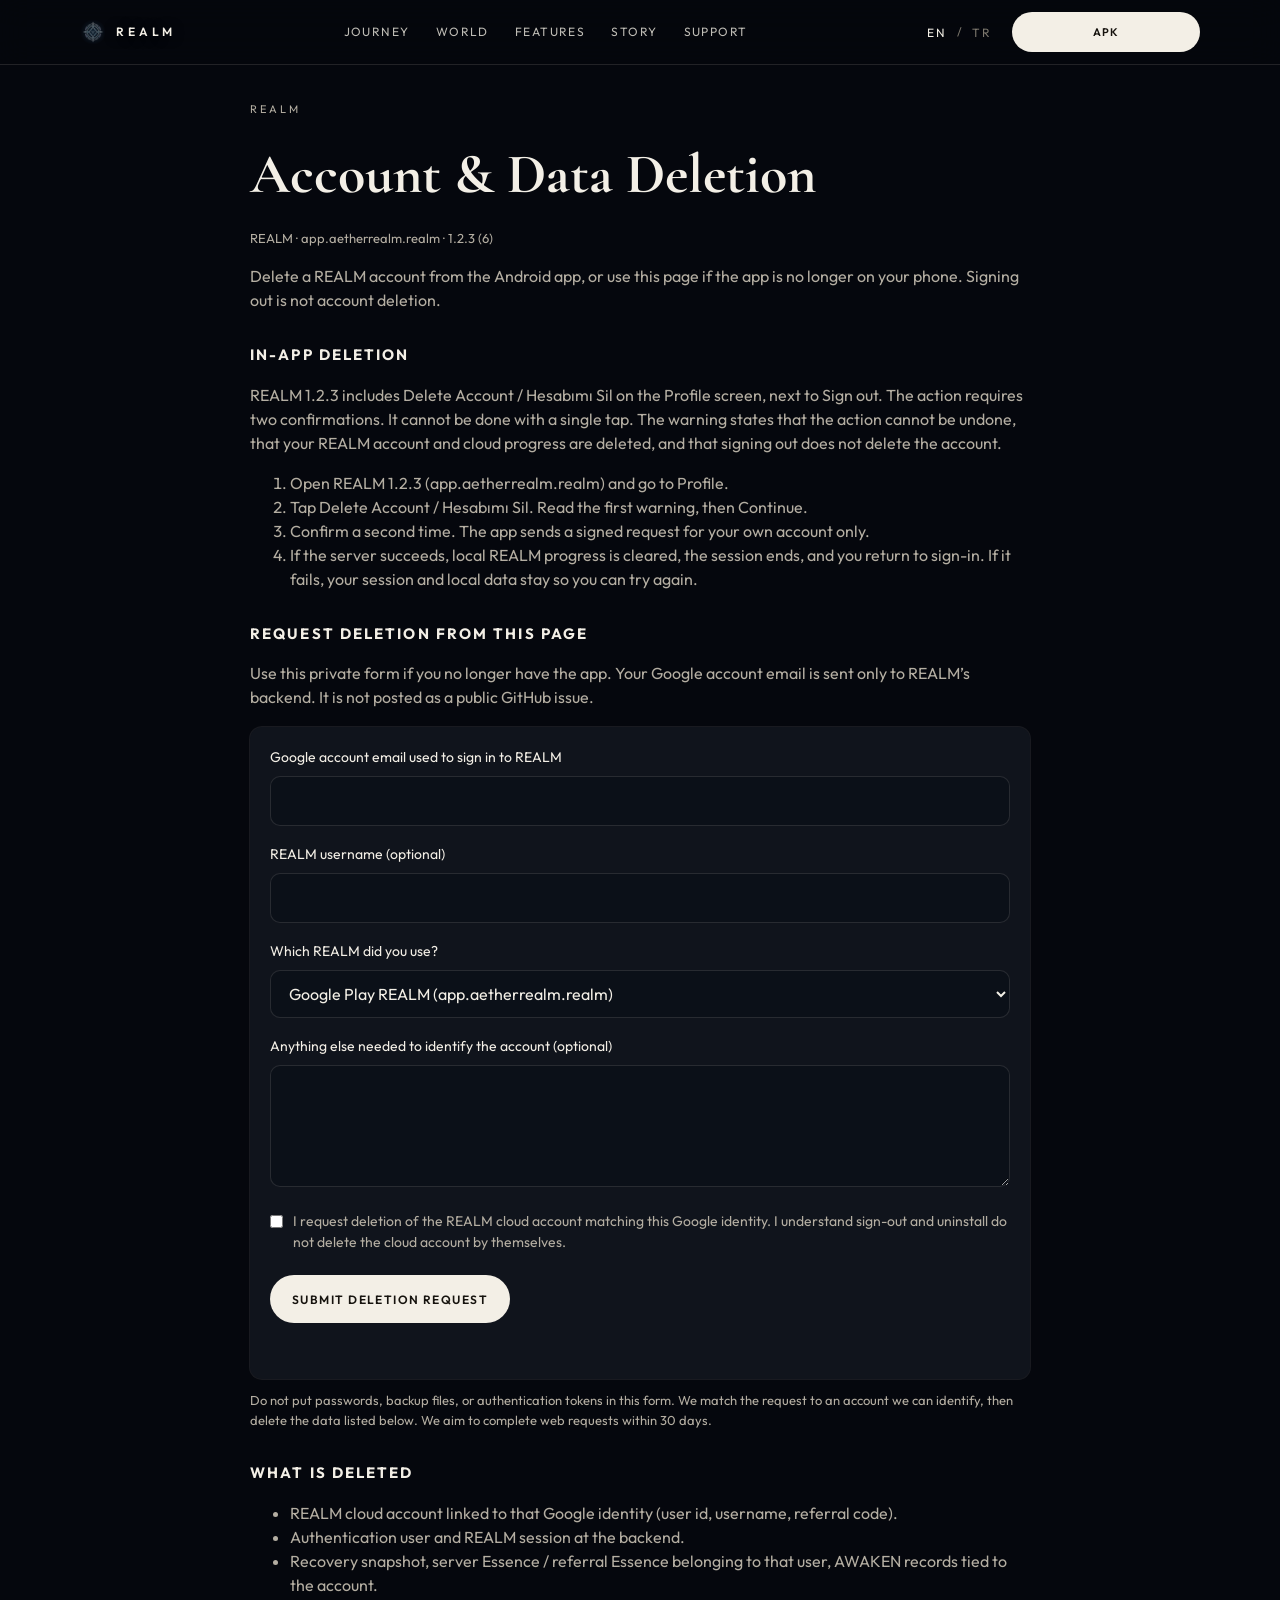
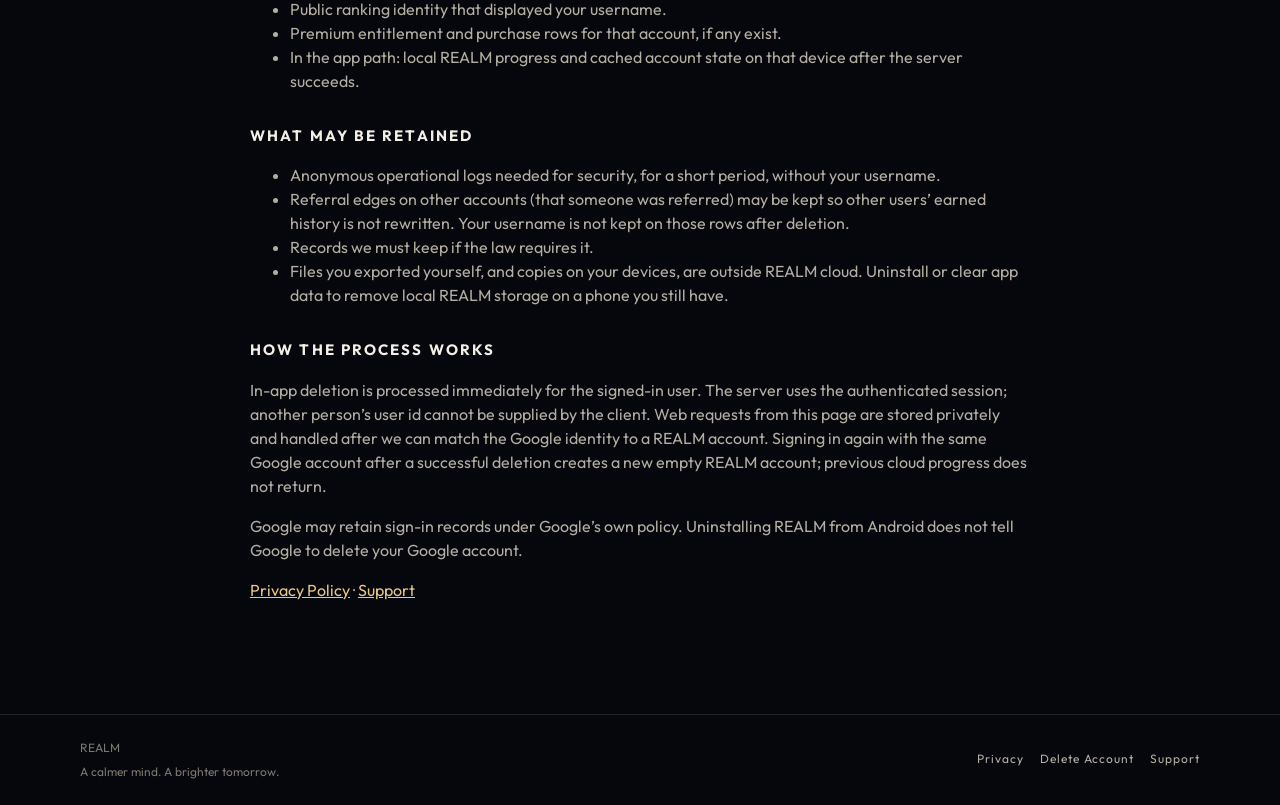
==== commit 119fc415: "Fix mobile language switcher and APK download Chrome was auto-translating REALM to ALAN and EN to TR" ====
--- a/delete-account/index.html
+++ b/delete-account/index.html
@@ -1,7 +1,8 @@
 <!doctype html>
-<html lang="en">
+<html lang="en" translate="no">
 <head>
   <meta charset="utf-8">
+  <meta name="google" content="notranslate">
   <meta name="viewport" content="width=device-width, initial-scale=1, viewport-fit=cover">
   <title>REALM Account & Data Deletion</title>
   <meta name="description" content="How to delete a REALM account in the app or from this page. Public page for Google Play.">
@@ -24,7 +25,7 @@
   <a class="skip" href="#content">Skip to content</a>
   <header class="site-header">
     <div class="wrap nav">
-      <a class="brand" href="../">
+      <a class="brand notranslate" translate="no" href="../">
         <img src="../assets/brand/icon-512.png" alt="" width="28" height="28">
         REALM
       </a>
@@ -36,13 +37,13 @@
         <a href="../support/" data-en="Support" data-tr="Destek">Support</a>
       </nav>
       <div class="nav-end">
-        <div class="lang-switch" role="group" aria-label="Language">
-          <button type="button" class="lang-btn" data-set-lang="en" aria-pressed="true">EN</button>
+        <div class="lang-switch notranslate" translate="no" role="group" aria-label="Language">
+          <button type="button" class="lang-btn" data-set-lang="en" lang="en" translate="no" aria-pressed="true">EN</button>
           <span class="lang-sep" aria-hidden="true">/</span>
-          <button type="button" class="lang-btn" data-set-lang="tr" aria-pressed="false">TR</button>
+          <button type="button" class="lang-btn" data-set-lang="tr" lang="tr" translate="no" aria-pressed="false">TR</button>
         </div>
         <a class="cta cta-nav" data-apk href="https://github.com/AetherRealmApp/realm/releases/download/play-1.2.3-6/REALM-Play-app.aetherrealm.realm-1.2.3%2B6.apk" download="REALM-Play-app.aetherrealm.realm-1.2.3+6.apk">
-          <span data-en="Download APK" data-tr="APK İndir">Download APK</span>
+          <span data-en="APK" data-tr="APK">APK</span>
         </a>
         <button class="menu-btn" type="button" aria-expanded="false" aria-controls="site-drawer" data-en-aria="Open menu" data-tr-aria="Menüyü aç">Menu</button>
       </div>
--- a/assets/site.css
+++ b/assets/site.css
@@ -157,6 +157,8 @@
   gap: 2px;
   min-height: 44px;
   padding: 0 4px;
+  flex-shrink: 0;
+  white-space: nowrap;
 }
 .lang-btn {
   background: none;
@@ -194,8 +196,23 @@
 }
 
 .cta-nav {
-  display: none;
-}
+  display: inline-flex;
+  min-height: 36px;
+  padding: 6px 12px;
+  font-size: 10px;
+  background: var(--cream);
+  color: var(--ink);
+  border-radius: 999px;
+  text-decoration: none;
+  letter-spacing: 0.12em;
+  text-transform: uppercase;
+  font-weight: 600;
+  align-items: center;
+  gap: 6px;
+  flex-shrink: 0;
+  white-space: nowrap;
+}
+.cta-nav .cta-icon { display: none; }
 
 .hero {
   position: relative;
@@ -902,20 +919,11 @@
   .nav-links { display: flex; }
   .menu-btn { display: none; }
   .cta-nav {
-    display: inline-flex;
     min-height: 40px;
     padding: 8px 16px;
     font-size: 11px;
-    background: var(--cream);
-    color: var(--ink);
-    border-radius: 999px;
-    text-decoration: none;
-    letter-spacing: 0.12em;
-    text-transform: uppercase;
-    font-weight: 600;
-    align-items: center;
-    gap: 6px;
   }
+  .cta-nav .cta-icon { display: block; }
   .cta-nav:hover { filter: brightness(1.05); }
   .drawer { display: none !important; }
   .hero-bg img { object-position: 62% 42%; }
